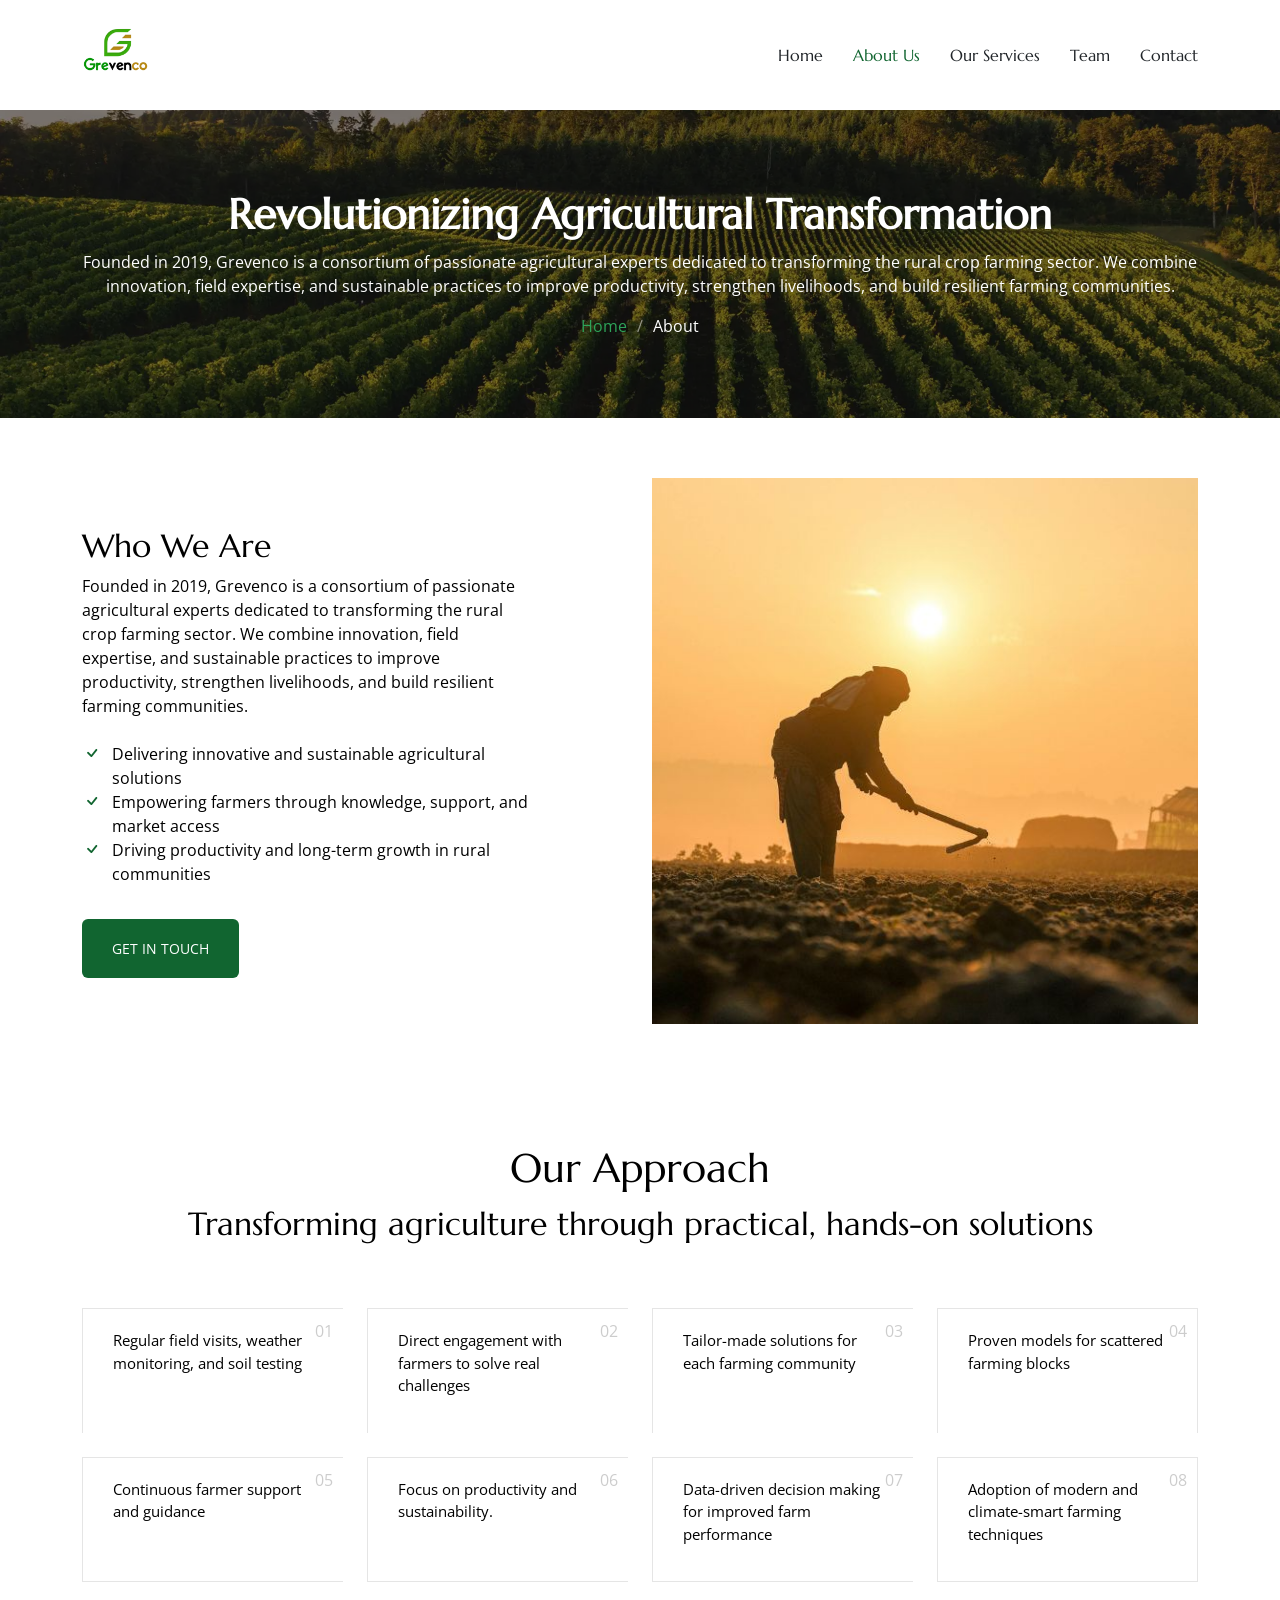
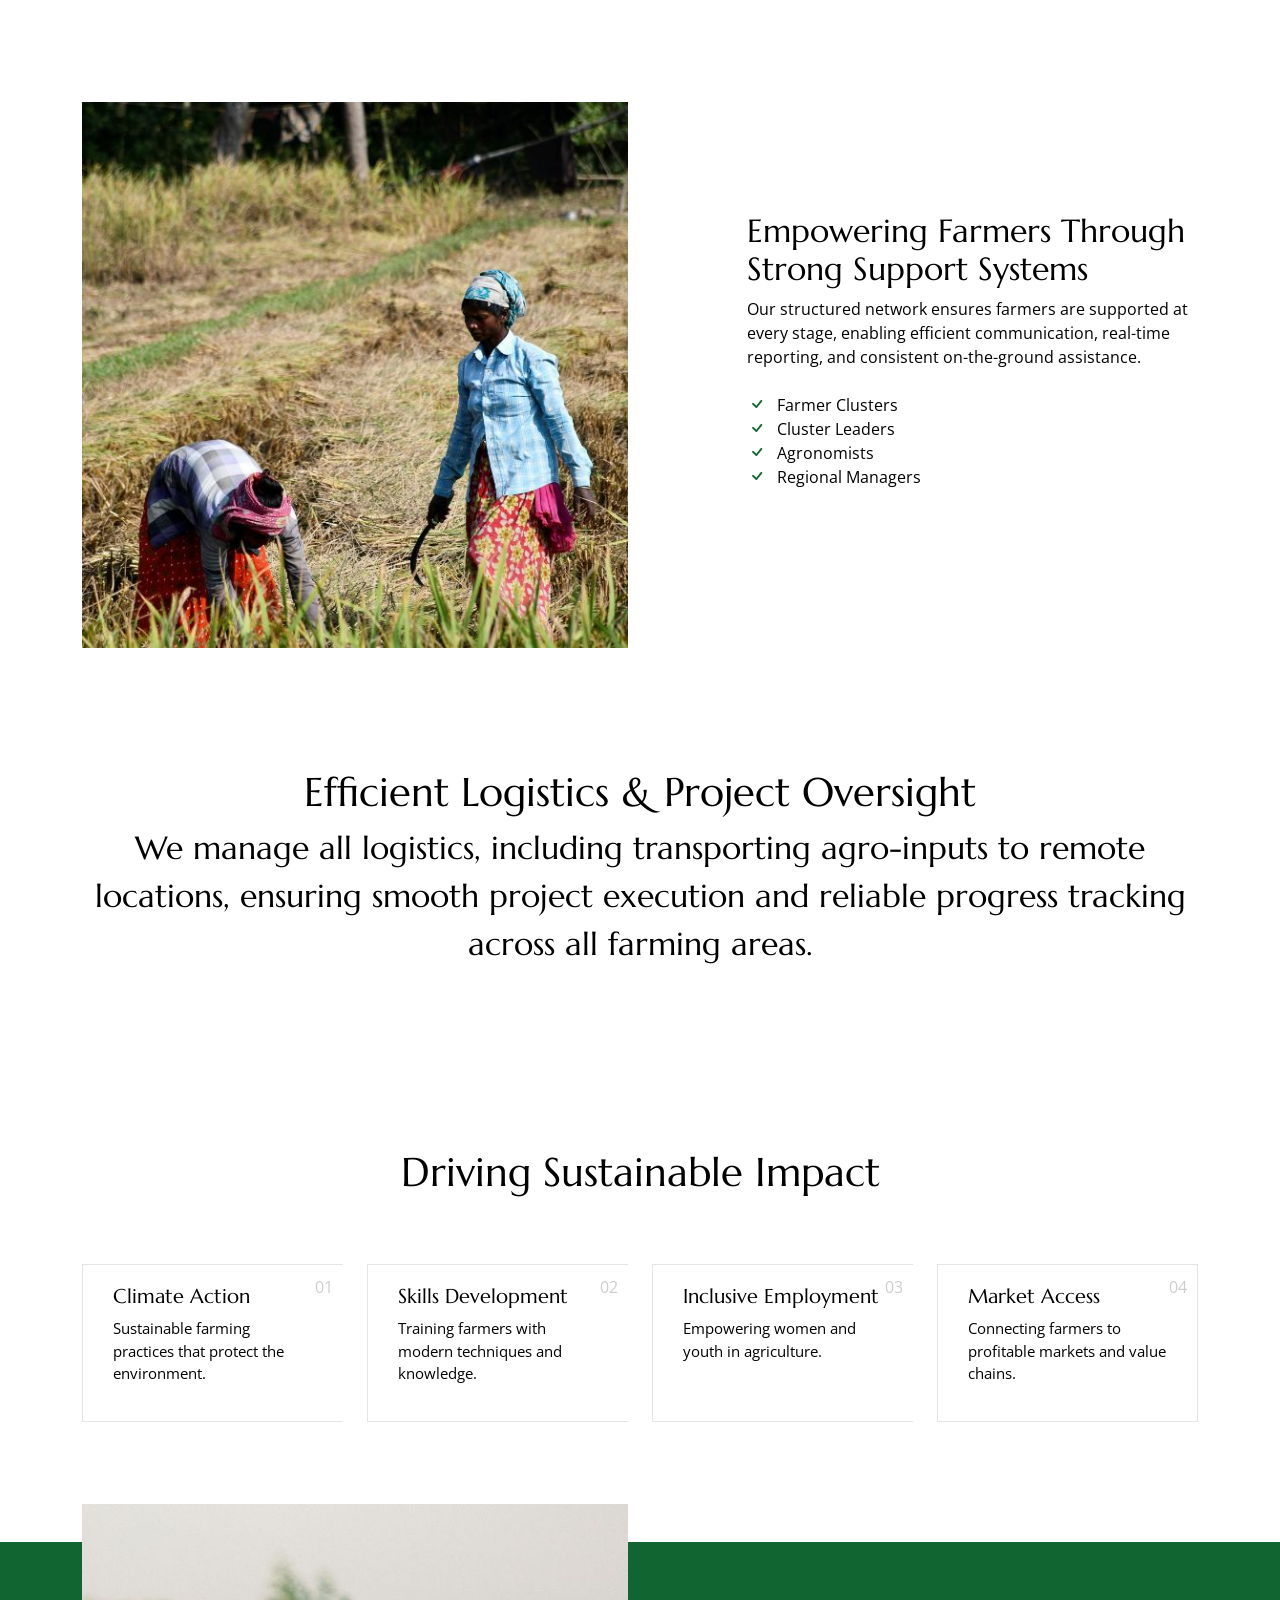
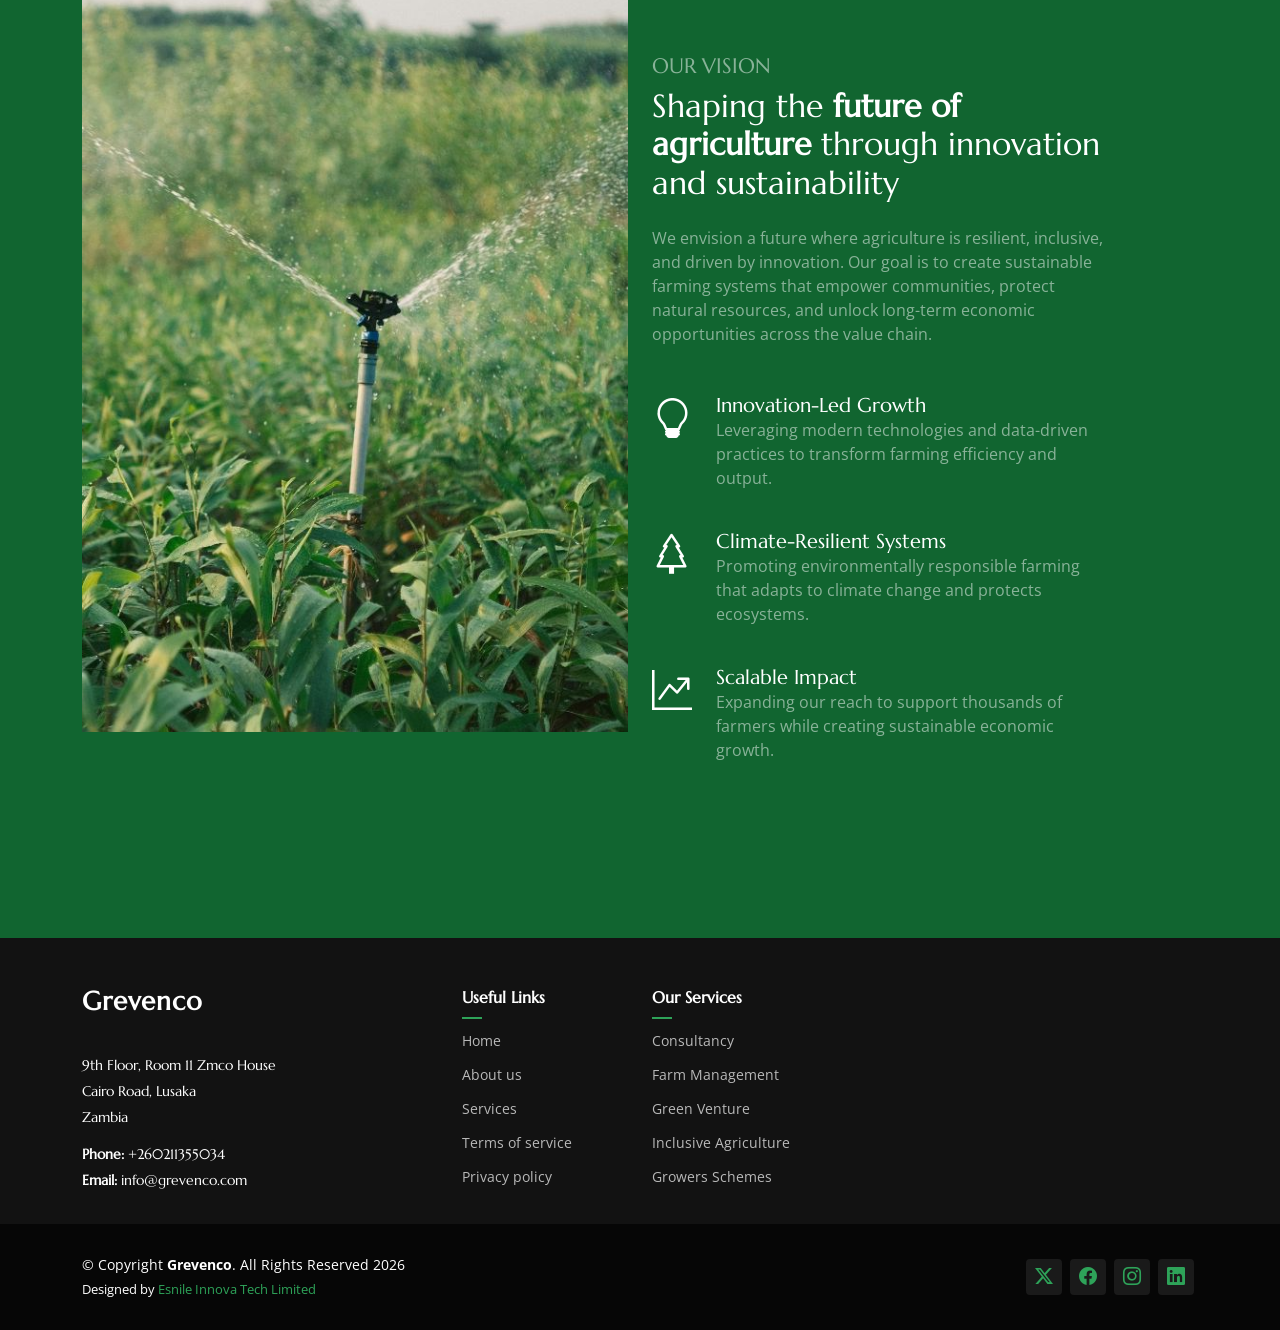
==== about.html @ 49be3727 "First Draft" ====
<!DOCTYPE html>
<html lang="en">

<head>
  <meta charset="utf-8">
  <meta content="width=device-width, initial-scale=1.0" name="viewport">
  <title>About Us | Grevenco</title>
  <meta name="description" content="">
  <meta name="keywords" content="">

  <!-- Favicons -->
  <link href="assets/img/favicon.ico" rel="icon">
  <link href="assets/img/apple-touch-icon.png" rel="apple-touch-icon">

  <!-- Fonts -->
  <link href="https://fonts.googleapis.com" rel="preconnect">
  <link href="https://fonts.gstatic.com" rel="preconnect" crossorigin>
  <link href="https://fonts.googleapis.com/css2?family=Open+Sans:ital,wght@0,300;0,400;0,500;0,600;0,700;0,800;1,300;1,400;1,500;1,600;1,700;1,800&family=Marcellus:wght@400&display=swap" rel="stylesheet">

  <!-- Vendor CSS Files -->
  <link href="assets/vendor/bootstrap/css/bootstrap.min.css" rel="stylesheet">
  <link href="assets/vendor/bootstrap-icons/bootstrap-icons.css" rel="stylesheet">
  <link href="assets/vendor/aos/aos.css" rel="stylesheet">
  <link href="assets/vendor/swiper/swiper-bundle.min.css" rel="stylesheet">
  <link href="assets/vendor/glightbox/css/glightbox.min.css" rel="stylesheet">

  <!-- Main CSS File -->
  <link href="assets/css/main.css" rel="stylesheet">


</head>

<body class="about-page">

  <header id="header" class="header d-flex align-items-center position-relative">
    <div class="container-fluid container-xl position-relative d-flex align-items-center justify-content-between">

      <a href="index.html" class="logo d-flex align-items-center">
        <!-- Uncomment the line below if you also wish to use an image logo -->
        <img src="assets/img/logo.png" alt="Grevenco">
        <!-- <h1 class="sitename">Grevenco</h1>  -->
      </a>

      <nav id="navmenu" class="navmenu">
        <ul>
          <li><a href="index.html">Home</a></li>
          <li><a href="about.html" class="active">About Us</a></li>
          <li><a href="services.html">Our Services</a></li>
          <li><a href="team.html">Team</a></li>
          <li><a href="contact.html">Contact</a></li>
        </ul>
        <i class="mobile-nav-toggle d-xl-none bi bi-list"></i>
      </nav>

    </div>
  </header>

  <main class="main">

    <!-- Page Title -->
    <div class="page-title dark-background" data-aos="fade" style="background-image: url(assets/img/page-title-bg.webp);">
      <div class="container position-relative">
        <h1>Revolutionizing Agricultural Transformation</h1>
        <p>Founded in 2019, Grevenco is a consortium of passionate agricultural experts dedicated to transforming the rural crop farming sector.
          We combine innovation, field expertise, and sustainable practices to improve productivity, strengthen livelihoods, and build resilient farming communities.</p>
        <nav class="breadcrumbs">
          <ol>
            <li><a href="index.html">Home</a></li>
            <li class="current">About</li>
          </ol>
        </nav>
      </div>
    </div><!-- End Page Title -->

    <!-- About 3 Section -->
    <section id="about-3" class="about-3 section">

      <div class="container">
        <div class="row gy-4 justify-content-between align-items-center">
          <div class="col-lg-6 order-lg-2 position-relative" data-aos="zoom-out">
            <img src="assets/img/img_sq_1.jpg" alt="Image" class="img-fluid">
            </a>
          </div>
          <div class="col-lg-5 order-lg-1" data-aos="fade-up" data-aos-delay="100">
            <h2>Who We Are</h2>
            <p class="mb-4">
              Founded in 2019, Grevenco is a consortium of passionate agricultural experts dedicated to transforming the rural crop farming sector.
          We combine innovation, field expertise, and sustainable practices to improve productivity, strengthen livelihoods, and build resilient farming communities.
            </p>
            <ul class="list-unstyled list-check">
              <li>Delivering innovative and sustainable agricultural solutions</li>
              <li>Empowering farmers through knowledge, support, and market access</li>
              <li>Driving productivity and long-term growth in rural communities</li>
            </ul>

            <p><a href="#" class="btn-cta">Get in touch</a></p>
          </div>
        </div>
      </div>
    </section><!-- /About 3 Section -->

<!-- Our Approach -->
 <section id="services" class="services section">

  <!-- Section Title -->
  <div class="container section-title" data-aos="fade-up">
    <h1>Our Approach</h1>
    <p>Transforming agriculture through practical, hands-on solutions</p>
  </div>

  <div class="content">
    <div class="container">
      <div class="row g-4">

        <!-- Service Item -->
        <div class="col-lg-3 col-md-6 d-flex">
          <div class="service-item w-100 h-100">
            <span class="number">01</span>
            <div class="service-item-content">
              <p>Regular field visits, weather monitoring, and soil testing</p>
            </div>
          </div>
        </div>

        <div class="col-lg-3 col-md-6 d-flex">
          <div class="service-item w-100 h-100">
            <span class="number">02</span>
            <div class="service-item-content">
              <p>Direct engagement with farmers to solve real challenges</p>
            </div>
          </div>
        </div>

        <div class="col-lg-3 col-md-6 d-flex">
          <div class="service-item w-100 h-100">
            <span class="number">03</span>
            <div class="service-item-content">
              <p>Tailor-made solutions for each farming community</p>
            </div>
          </div>
        </div>

        <div class="col-lg-3 col-md-6 d-flex">
          <div class="service-item w-100 h-100">
            <span class="number">04</span>
            <div class="service-item-content">
              <p>Proven models for scattered farming blocks</p>
            </div>
          </div>
        </div>

        <div class="col-lg-3 col-md-6 d-flex">
          <div class="service-item w-100 h-100">
            <span class="number">05</span>
            <div class="service-item-content">
              <p>Continuous farmer support and guidance</p>
            </div>
          </div>
        </div>

        <div class="col-lg-3 col-md-6 d-flex">
          <div class="service-item w-100 h-100">
            <span class="number">06</span>
            <div class="service-item-content">
              <p>Focus on productivity and sustainability.</p>
            </div>
          </div>
        </div>

        <div class="col-lg-3 col-md-6 d-flex">
          <div class="service-item w-100 h-100">
            <span class="number">07</span>
            <div class="service-item-content">
              <p>Data-driven decision making for improved farm performance</p>
            </div>
          </div>
        </div>

        <div class="col-lg-3 col-md-6 d-flex">
          <div class="service-item w-100 h-100">
            <span class="number">08</span>
            <div class="service-item-content">
              <p>Adoption of modern and climate-smart farming techniques</p>
            </div>
          </div>
        </div>

      </div>
    </div>
  </div>
</section>

<!-- Support Network -->
     <!-- About 3 Section -->
    <section id="about-3" class="about-3 section">

      <div class="container">
        <div class="row gy-4 justify-content-between align-items-center">
          <div class="col-lg-6 position-relative" data-aos="zoom-out">
            <img src="assets/img/img_sq_2.jpg" alt="Image" class="img-fluid">
            </a>
          </div>
          <div class="col-lg-5 order-lg-1" data-aos="fade-up" data-aos-delay="100">
            <h2>Empowering Farmers Through Strong Support Systems</h2>
            <p class="mb-4">
          Our structured network ensures farmers are supported at every stage, enabling efficient communication, real-time reporting, and consistent on-the-ground assistance.
            </p>
            <ul class="list-unstyled list-check">
              <li>Farmer Clusters</li>
              <li>Cluster Leaders</li>
              <li>Agronomists</li>
              <li>Regional Managers</li>
            </ul>

          </div>
        </div>
      </div>
    </section><!-- /About 3 Section -->

<!-- Logistics -->
    <section id="services" class="services section">

  <!-- Section Title -->
  <div class="container section-title" data-aos="fade-up">
    <h1>Efficient Logistics & Project Oversight</h1>
    <p>We manage all logistics, including transporting agro-inputs to remote locations, ensuring smooth project execution and reliable progress tracking across all farming areas.</p>
  </div>

      </div>
    </div>
  </div>
</section>


  <section id="services" class="services section">

    <!-- Objectives -->
  <!-- Section Title -->
  <div class="container section-title" data-aos="fade-up">
    <h1>Driving Sustainable Impact</h1>
  </div>

  <div class="content">
    <div class="container">
      <div class="row g-4">

        <!-- Service Item -->
        <div class="col-lg-3 col-md-6 d-flex">
          <div class="service-item w-100 h-100">
            <span class="number">01</span>
            <div class="service-item-content">
              <h3 class="service-heading">Climate Action</h3>
              <p>Sustainable farming practices that protect the environment.</p>
            </div>
          </div>
        </div>

        <div class="col-lg-3 col-md-6 d-flex">
          <div class="service-item w-100 h-100">
            <span class="number">02</span>
            <div class="service-item-content">
              <h3 class="service-heading">Skills Development</h3>
              <p>Training farmers with modern techniques and knowledge.</p>
            </div>
          </div>
        </div>

        <div class="col-lg-3 col-md-6 d-flex">
          <div class="service-item w-100 h-100">
            <span class="number">03</span>
            <div class="service-item-content">
              <h3 class="service-heading">Inclusive Employment</h3>
              <p>Empowering women and youth in agriculture.</p>
            </div>
          </div>
        </div>

        <div class="col-lg-3 col-md-6 d-flex">
          <div class="service-item w-100 h-100">
            <span class="number">04</span>
            <div class="service-item-content">
              <h3 class="service-heading">Market Access</h3>
              <p>Connecting farmers to profitable markets and value chains.</p>
            </div>
          </div>
        </div>

      </div>
    </div>
  </div>
</section>



<!-- Vision Section -->
<section id="vision" class="about section">

  <div class="content">
    <div class="container">
      <div class="row">
        <div class="col-lg-6 mb-4 mb-lg-0">
          <img src="assets/img/img_long_6.jpg" alt="Future Agriculture" class="img-fluid img-overlap" data-aos="zoom-out">
        </div>

        <div class="col-lg-5 ml-auto" data-aos="fade-up" data-aos-delay="100">
          <h3 class="content-subtitle text-white opacity-50">Our Vision</h3>

          <h2 class="content-title mb-4">
            Shaping the <strong>future of agriculture</strong> through innovation and sustainability
          </h2>

          <p class="opacity-50">
            We envision a future where agriculture is resilient, inclusive, and driven by innovation.
            Our goal is to create sustainable farming systems that empower communities, protect natural resources,
            and unlock long-term economic opportunities across the value chain.
          </p>

          <div class="row my-5">

            <div class="col-lg-12 d-flex align-items-start mb-4">
              <i class="bi bi-lightbulb me-4 display-6"></i>
              <div>
                <h4 class="m-0 h5 text-white">Innovation-Led Growth</h4>
                <p class="text-white opacity-50">
                  Leveraging modern technologies and data-driven practices to transform farming efficiency and output.
                </p>
              </div>
            </div>

            <div class="col-lg-12 d-flex align-items-start mb-4">
              <i class="bi bi-tree me-4 display-6"></i>
              <div>
                <h4 class="m-0 h5 text-white">Climate-Resilient Systems</h4>
                <p class="text-white opacity-50">
                  Promoting environmentally responsible farming that adapts to climate change and protects ecosystems.
                </p>
              </div>
            </div>

            <div class="col-lg-12 d-flex align-items-start">
              <i class="bi bi-graph-up-arrow me-4 display-6"></i>
              <div>
                <h4 class="m-0 h5 text-white">Scalable Impact</h4>
                <p class="text-white opacity-50">
                  Expanding our reach to support thousands of farmers while creating sustainable economic growth.
                </p>
              </div>
            </div>

          </div>
        </div>
      </div>
    </div>
  </div>

</section><!-- /Vision Section -->

  </main>

 <footer id="footer" class="footer dark-background">

    <div class="footer-top">
      <div class="container">
        <div class="row gy-4">
          <div class="col-lg-4 col-md-6 footer-about">
            <a href="index.html" class="logo d-flex align-items-center">
              <span class="sitename">Grevenco</span>
            </a>
            <div class="footer-contact pt-3">
              <p>9th Floor, Room 11 Zmco House</p>
              <p>Cairo Road, Lusaka</p>
              <p>Zambia</p>
              <p class="mt-3"><strong>Phone:</strong> <span>+260211355034</span></p>
              <p><strong>Email:</strong> <span>info@grevenco.com</span></p>
            </div>
          </div>

          <div class="col-lg-2 col-md-3 footer-links">
            <h4>Useful Links</h4>
            <ul>
              <li><a href="#">Home</a></li>
              <li><a href="#">About us</a></li>
              <li><a href="#">Services</a></li>
              <li><a href="#">Terms of service</a></li>
              <li><a href="#">Privacy policy</a></li>
            </ul>
          </div>

          <div class="col-lg-2 col-md-3 footer-links">
            <h4>Our Services</h4>
            <ul>
              <li><a href="#">Consultancy</a></li>
              <li><a href="#">Farm Management</a></li>
              <li><a href="#">Green Venture</a></li>
              <li><a href="#">Inclusive Agriculture</a></li>
              <li><a href="#">Growers Schemes</a></li>
            </ul>
          </div>

          

        </div>
      </div>
    </div>

    <div class="copyright text-center">
      <div class="container d-flex flex-column flex-lg-row justify-content-center justify-content-lg-between align-items-center">

        <div class="d-flex flex-column align-items-center align-items-lg-start">
          <div>
            © Copyright <strong><span>Grevenco</span></strong>. 
            All Rights Reserved <span id="year"></span>
          </div>
          <div class="credits">

            Designed by <a href="">Esnile Innova Tech Limited</a> 
          </div>
        </div>

        <div class="social-links order-first order-lg-last mb-3 mb-lg-0">
          <a href=""><i class="bi bi-twitter-x"></i></a>
          <a href=""><i class="bi bi-facebook"></i></a>
          <a href=""><i class="bi bi-instagram"></i></a>
          <a href=""><i class="bi bi-linkedin"></i></a>
        </div>

      </div>
    </div>

  </footer>

  <!-- Scroll Top -->
  <a href="#" id="scroll-top" class="scroll-top d-flex align-items-center justify-content-center"><i class="bi bi-arrow-up-short"></i></a>

  <!-- Preloader -->
  <div id="preloader"></div>

  <!-- Vendor JS Files -->
  <script src="assets/vendor/bootstrap/js/bootstrap.bundle.min.js"></script>
  <script src="assets/vendor/php-email-form/validate.js"></script>
  <script src="assets/vendor/aos/aos.js"></script>
  <script src="assets/vendor/swiper/swiper-bundle.min.js"></script>
  <script src="assets/vendor/glightbox/js/glightbox.min.js"></script>
  <script>
    document.getElementById("year").textContent = new Date().getFullYear();
  </script>
  <!-- Main JS File -->
  <script src="assets/js/main.js"></script>

</body>

</html>
---- assets/css/main.css ----
/**
* Template Name: AgriCulture
* Template URL: https://bootstrapmade.com/agriculture-bootstrap-website-template/
* Updated: Aug 07 2024 with Bootstrap v5.3.3
* Author: BootstrapMade.com
* License: https://bootstrapmade.com/license/
*/

/*--------------------------------------------------------------
# Font & Color Variables
# Help: https://bootstrapmade.com/color-system/
--------------------------------------------------------------*/
/* Fonts */
:root {
  --default-font: "Open Sans",  system-ui, -apple-system, "Segoe UI", Roboto, "Helvetica Neue", Arial, "Noto Sans", "Liberation Sans", sans-serif, "Apple Color Emoji", "Segoe UI Emoji", "Segoe UI Symbol", "Noto Color Emoji";
  --heading-font: "Marcellus",  sans-serif;
  --nav-font: "Marcellus",  sans-serif;
}

/* Global Colors - The following color variables are used throughout the website. Updating them here will change the color scheme of the entire website */
:root { 
  --background-color: #ffffff; /* Background color for the entire website, including individual sections */
  --default-color: #000000; /* Default color used for the majority of the text content across the entire website */
  --heading-color: #000000; /* Color for headings, subheadings and title throughout the website */
  --accent-color: #116530; /* Accent color that represents your brand on the website. It's used for buttons, links, and other elements that need to stand out */
  --surface-color: #ffffff; /* The surface color is used as a background of boxed elements within sections, such as cards, icon boxes, or other elements that require a visual separation from the global background. */
  --contrast-color: #ffffff; /* Contrast color for text, ensuring readability against backgrounds of accent, heading, or default colors. */
}

/* Nav Menu Colors - The following color variables are used specifically for the navigation menu. They are separate from the global colors to allow for more customization options */
:root {
  --nav-color: #212529;  /* The default color of the main navmenu links */
  --nav-hover-color: #116530; /* Applied to main navmenu links when they are hovered over or active */
  --nav-mobile-background-color: #ffffff; /* Used as the background color for mobile navigation menu */
  --nav-dropdown-background-color: #ffffff; /* Used as the background color for dropdown items that appear when hovering over primary navigation items */
  --nav-dropdown-color: #212529; /* Used for navigation links of the dropdown items in the navigation menu. */
  --nav-dropdown-hover-color: #116530; /* Similar to --nav-hover-color, this color is applied to dropdown navigation links when they are hovered over. */
}

/* Color Presets - These classes override global colors when applied to any section or element, providing reuse of the sam color scheme. */

.light-background {
  --background-color: #f9f9f9;
  --surface-color: #ffffff;
}

.dark-background {
  --background-color: #060606;
  --default-color: #ffffff;
  --heading-color: #ffffff;
  --accent-color: #2ea359;
  --surface-color: #252525;
  --contrast-color: #ffffff;
}

/* Smooth scroll */
:root {
  scroll-behavior: smooth;
}

/*--------------------------------------------------------------
# General Styling & Shared Classes
--------------------------------------------------------------*/
body {
  color: var(--default-color);
  background-color: var(--background-color);
  font-family: var(--default-font);
}

a {
  color: var(--accent-color);
  text-decoration: none;
  transition: 0.3s;
}

a:hover {
  color: color-mix(in srgb, var(--accent-color), transparent 25%);
  text-decoration: none;
}

h1,
h2,
h3,
h4,
h5,
h6 {
  color: var(--heading-color);
  font-family: var(--heading-font);
}

/* PHP Email Form Messages
------------------------------*/
.php-email-form .error-message {
  display: none;
  background: #df1529;
  color: #ffffff;
  text-align: left;
  padding: 15px;
  margin-bottom: 24px;
  font-weight: 600;
}

.php-email-form .sent-message {
  display: none;
  color: #ffffff;
  background: #059652;
  text-align: center;
  padding: 15px;
  margin-bottom: 24px;
  font-weight: 600;
}

.php-email-form .loading {
  display: none;
  background: var(--surface-color);
  text-align: center;
  padding: 15px;
  margin-bottom: 24px;
}

.php-email-form .loading:before {
  content: "";
  display: inline-block;
  border-radius: 50%;
  width: 24px;
  height: 24px;
  margin: 0 10px -6px 0;
  border: 3px solid var(--accent-color);
  border-top-color: var(--surface-color);
  animation: php-email-form-loading 1s linear infinite;
}

@keyframes php-email-form-loading {
  0% {
    transform: rotate(0deg);
  }

  100% {
    transform: rotate(360deg);
  }
}

/* Pulsating Play Button
------------------------------*/
.pulsating-play-btn {
  width: 94px;
  height: 94px;
  background: radial-gradient(var(--accent-color) 50%, color-mix(in srgb, var(--accent-color), transparent 75%) 52%);
  border-radius: 50%;
  display: block;
  position: relative;
  overflow: hidden;
}

.pulsating-play-btn:before {
  content: "";
  position: absolute;
  width: 120px;
  height: 120px;
  animation-delay: 0s;
  animation: pulsate-play-btn 2s;
  animation-direction: forwards;
  animation-iteration-count: infinite;
  animation-timing-function: steps;
  opacity: 1;
  border-radius: 50%;
  border: 5px solid color-mix(in srgb, var(--accent-color), transparent 30%);
  top: -15%;
  left: -15%;
  background: rgba(198, 16, 0, 0);
}

.pulsating-play-btn:after {
  content: "";
  position: absolute;
  left: 50%;
  top: 50%;
  transform: translateX(-40%) translateY(-50%);
  width: 0;
  height: 0;
  border-top: 10px solid transparent;
  border-bottom: 10px solid transparent;
  border-left: 15px solid #fff;
  z-index: 100;
  transition: all 400ms cubic-bezier(0.55, 0.055, 0.675, 0.19);
}

.pulsating-play-btn:hover:before {
  content: "";
  position: absolute;
  left: 50%;
  top: 50%;
  transform: translateX(-40%) translateY(-50%);
  width: 0;
  height: 0;
  border: none;
  border-top: 10px solid transparent;
  border-bottom: 10px solid transparent;
  border-left: 15px solid #fff;
  z-index: 200;
  animation: none;
  border-radius: 0;
}

.pulsating-play-btn:hover:after {
  border-left: 15px solid var(--accent-color);
  transform: scale(20);
}

@keyframes pulsate-play-btn {
  0% {
    transform: scale(0.6, 0.6);
    opacity: 1;
  }

  100% {
    transform: scale(1, 1);
    opacity: 0;
  }
}

/*--------------------------------------------------------------
# Global Header
--------------------------------------------------------------*/
.header {
  color: var(--default-color);
  background-color: var(--background-color);
  padding: 20px 0;
  transition: all 0.5s;
  z-index: 997;
}

.header .logo {
  display: flex;
  align-items: center;
}

.header .logo img {
  max-height: 70px;
  width: auto;
}

.header .logo h1 {
  font-size: 30px;
  margin: 0;
  font-weight: 700;
  color: var(--heading-color);
}

.scrolled .header {
  box-shadow: 0px 0 18px color-mix(in srgb, var(--default-color), transparent 85%);
}

/*--------------------------------------------------------------
# Navigation Menu
--------------------------------------------------------------*/
/* Navmenu - Desktop */
@media (min-width: 1200px) {
  .navmenu {
    padding: 0;
  }

  .navmenu ul {
    margin: 0;
    padding: 0;
    display: flex;
    list-style: none;
    align-items: center;
  }

  .navmenu li {
    position: relative;
  }

  .navmenu a,
  .navmenu a:focus {
    color: var(--nav-color);
    padding: 18px 15px;
    font-size: 16px;
    font-family: var(--nav-font);
    font-weight: 400;
    display: flex;
    align-items: center;
    justify-content: space-between;
    white-space: nowrap;
    transition: 0.3s;
  }

  .navmenu a i,
  .navmenu a:focus i {
    font-size: 12px;
    line-height: 0;
    margin-left: 5px;
    transition: 0.3s;
  }

  .navmenu li:last-child a {
    padding-right: 0;
  }

  .navmenu li:hover>a,
  .navmenu .active,
  .navmenu .active:focus {
    color: var(--nav-hover-color);
  }

  .navmenu .dropdown ul {
    margin: 0;
    padding: 10px 0;
    background: var(--nav-dropdown-background-color);
    display: block;
    position: absolute;
    visibility: hidden;
    left: 14px;
    top: 130%;
    opacity: 0;
    transition: 0.3s;
    border-radius: 4px;
    z-index: 99;
    box-shadow: 0px 0px 30px color-mix(in srgb, var(--default-color), transparent 85%);
  }

  .navmenu .dropdown ul li {
    min-width: 200px;
  }

  .navmenu .dropdown ul a {
    padding: 10px 20px;
    font-size: 15px;
    text-transform: none;
    color: var(--nav-dropdown-color);
  }

  .navmenu .dropdown ul a i {
    font-size: 12px;
  }

  .navmenu .dropdown ul a:hover,
  .navmenu .dropdown ul .active:hover,
  .navmenu .dropdown ul li:hover>a {
    color: var(--nav-dropdown-hover-color);
  }

  .navmenu .dropdown:hover>ul {
    opacity: 1;
    top: 100%;
    visibility: visible;
  }

  .navmenu .dropdown .dropdown ul {
    top: 0;
    left: -90%;
    visibility: hidden;
  }

  .navmenu .dropdown .dropdown:hover>ul {
    opacity: 1;
    top: 0;
    left: -100%;
    visibility: visible;
  }
}

/* Navmenu - Mobile */
@media (max-width: 1199px) {
  .mobile-nav-toggle {
    color: var(--nav-color);
    font-size: 28px;
    line-height: 0;
    margin-right: 10px;
    cursor: pointer;
    transition: color 0.3s;
  }

  .navmenu {
    padding: 0;
    z-index: 9997;
  }

  .navmenu ul {
    display: none;
    list-style: none;
    position: absolute;
    inset: 60px 20px 20px 20px;
    padding: 10px 0;
    margin: 0;
    border-radius: 6px;
    background-color: var(--nav-mobile-background-color);
    overflow-y: auto;
    transition: 0.3s;
    z-index: 9998;
    box-shadow: 0px 0px 30px color-mix(in srgb, var(--default-color), transparent 90%);
  }

  .navmenu a,
  .navmenu a:focus {
    color: var(--nav-dropdown-color);
    padding: 10px 20px;
    font-family: var(--nav-font);
    font-size: 17px;
    font-weight: 500;
    display: flex;
    align-items: center;
    justify-content: space-between;
    white-space: nowrap;
    transition: 0.3s;
  }

  .navmenu a i,
  .navmenu a:focus i {
    font-size: 12px;
    line-height: 0;
    margin-left: 5px;
    width: 30px;
    height: 30px;
    display: flex;
    align-items: center;
    justify-content: center;
    border-radius: 50%;
    transition: 0.3s;
    background-color: color-mix(in srgb, var(--accent-color), transparent 90%);
  }

  .navmenu a i:hover,
  .navmenu a:focus i:hover {
    background-color: var(--accent-color);
    color: var(--contrast-color);
  }

  .navmenu a:hover,
  .navmenu .active,
  .navmenu .active:focus {
    color: var(--nav-dropdown-hover-color);
  }

  .navmenu .active i,
  .navmenu .active:focus i {
    background-color: var(--accent-color);
    color: var(--contrast-color);
    transform: rotate(180deg);
  }

  .navmenu .dropdown ul {
    position: static;
    display: none;
    z-index: 99;
    padding: 10px 0;
    margin: 10px 20px;
    background-color: var(--nav-dropdown-background-color);
    border: 1px solid color-mix(in srgb, var(--default-color), transparent 90%);
    box-shadow: none;
    transition: all 0.5s ease-in-out;
  }

  .navmenu .dropdown ul ul {
    background-color: rgba(33, 37, 41, 0.1);
  }

  .navmenu .dropdown>.dropdown-active {
    display: block;
    background-color: rgba(33, 37, 41, 0.03);
  }

  .mobile-nav-active {
    overflow: hidden;
  }

  .mobile-nav-active .mobile-nav-toggle {
    color: #fff;
    position: absolute;
    font-size: 32px;
    top: 15px;
    right: 15px;
    margin-right: 0;
    z-index: 9999;
  }

  .mobile-nav-active .navmenu {
    position: fixed;
    overflow: hidden;
    inset: 0;
    background: rgba(33, 37, 41, 0.8);
    transition: 0.3s;
  }

  .mobile-nav-active .navmenu>ul {
    display: block;
  }
}

/*--------------------------------------------------------------
# Global Footer
--------------------------------------------------------------*/
.footer {
  color: var(--default-color);
  background-color: var(--background-color);
  font-size: 14px;
  position: relative;
}

.footer .footer-top {
  background-color: color-mix(in srgb, var(--background-color), white 5%);
  padding-top: 50px;
}

.footer .footer-about .logo {
  line-height: 1;
  margin-bottom: 25px;
}

.footer .footer-about .logo img {
  max-height: 40px;
  margin-right: 6px;
}

.footer .footer-about .logo span {
  color: var(--heading-color);
  font-family: var(--heading-font);
  font-size: 26px;
  font-weight: 700;
  letter-spacing: 1px;
}

.footer .footer-about p {
  font-size: 14px;
  font-family: var(--heading-font);
}

.footer h4 {
  font-size: 16px;
  font-weight: 600;
  position: relative;
  padding-bottom: 12px;
  margin-bottom: 15px;
}

.footer h4::after {
  content: "";
  position: absolute;
  display: block;
  width: 20px;
  height: 2px;
  background: var(--accent-color);
  bottom: 0;
  left: 0;
}

.footer .footer-links {
  margin-bottom: 30px;
}

.footer .footer-links ul {
  list-style: none;
  padding: 0;
  margin: 0;
}

.footer .footer-links ul i {
  padding-right: 2px;
  font-size: 12px;
  line-height: 0;
}

.footer .footer-links ul li {
  padding: 10px 0;
  display: flex;
  align-items: center;
}

.footer .footer-links ul li:first-child {
  padding-top: 0;
}

.footer .footer-links ul a {
  color: color-mix(in srgb, var(--default-color), transparent 30%);
  display: inline-block;
  line-height: 1;
}

.footer .footer-links ul a:hover {
  color: var(--accent-color);
}

.footer .footer-contact p {
  margin-bottom: 5px;
}

.footer .copyright {
  padding: 30px 0;
}

.footer .copyright p {
  margin-bottom: 0;
}

.footer .credits {
  margin-top: 5px;
  font-size: 13px;
}

.footer .social-links a {
  font-size: 18px;
  display: inline-block;
  background: color-mix(in srgb, var(--default-color), transparent 92%);
  color: var(--accent-color);
  line-height: 1;
  padding: 8px 0;
  margin-right: 4px;
  border-radius: 4px;
  text-align: center;
  width: 36px;
  height: 36px;
  transition: 0.3s;
}

.footer .social-links a:hover {
  color: var(--contrast-color);
  background: var(--accent-color);
  text-decoration: none;
}

/*--------------------------------------------------------------
# Preloader
--------------------------------------------------------------*/
#preloader {
  position: fixed;
  inset: 0;
  z-index: 999999;
  overflow: hidden;
  background: var(--background-color);
  transition: all 0.6s ease-out;
}

#preloader:before {
  content: "";
  position: fixed;
  top: calc(50% - 30px);
  left: calc(50% - 30px);
  border: 6px solid #ffffff;
  border-color: var(--accent-color) transparent var(--accent-color) transparent;
  border-radius: 50%;
  width: 60px;
  height: 60px;
  animation: animate-preloader 1.5s linear infinite;
}

@keyframes animate-preloader {
  0% {
    transform: rotate(0deg);
  }

  100% {
    transform: rotate(360deg);
  }
}

/*--------------------------------------------------------------
# Scroll Top Button
--------------------------------------------------------------*/
.scroll-top {
  position: fixed;
  visibility: hidden;
  opacity: 0;
  right: 15px;
  bottom: 15px;
  z-index: 99999;
  background-color: var(--accent-color);
  width: 40px;
  height: 40px;
  border-radius: 4px;
  transition: all 0.4s;
}

.scroll-top i {
  font-size: 24px;
  color: var(--contrast-color);
  line-height: 0;
}

.scroll-top:hover {
  background-color: color-mix(in srgb, var(--accent-color), transparent 20%);
  color: var(--contrast-color);
}

.scroll-top.active {
  visibility: visible;
  opacity: 1;
}

/*--------------------------------------------------------------
# Disable aos animation delay on mobile devices
--------------------------------------------------------------*/
@media screen and (max-width: 768px) {
  [data-aos-delay] {
    transition-delay: 0 !important;
  }
}

/*--------------------------------------------------------------
# Global Page Titles & Breadcrumbs
--------------------------------------------------------------*/
.page-title {
  color: var(--default-color);
  background-color: var(--background-color);
  background-size: cover;
  background-position: center;
  background-repeat: no-repeat;
  padding: 80px 0;
  text-align: center;
  position: relative;
}

.page-title:before {
  content: "";
  background-color: color-mix(in srgb, var(--background-color), transparent 50%);
  position: absolute;
  inset: 0;
}

.page-title h1 {
  font-size: 42px;
  font-weight: 700;
  margin-bottom: 10px;
}

.page-title .breadcrumbs ol {
  display: flex;
  flex-wrap: wrap;
  list-style: none;
  justify-content: center;
  padding: 0;
  margin: 0;
  font-size: 16px;
  font-weight: 400;
}

.page-title .breadcrumbs ol li+li {
  padding-left: 10px;
}

.page-title .breadcrumbs ol li+li::before {
  content: "/";
  display: inline-block;
  padding-right: 10px;
  color: color-mix(in srgb, var(--default-color), transparent 50%);
}

/*--------------------------------------------------------------
# Global Sections
--------------------------------------------------------------*/
section,
.section {
  color: var(--default-color);
  background-color: var(--background-color);
  padding: 60px 0;
  scroll-margin-top: 100px;
  overflow: clip;
}

#vision {
  padding-bottom: 0;
}

@media (max-width: 1199px) {

  section,
  .section {
    scroll-margin-top: 66px;
  }
}

/*--------------------------------------------------------------
# Global Section Titles
--------------------------------------------------------------*/
.section-title {
  text-align: center;
  padding-bottom: 60px;
  position: relative;
}

.section-title h2 {
  font-size: 28px;
  font-weight: 500;
  margin-bottom: 15px;
}

.section-title p {
  margin-bottom: 0;
  font-family: var(--heading-font);
  font-size: 32px;
}

/*--------------------------------------------------------------
# Hero Section
--------------------------------------------------------------*/
.hero {
  padding: 0;
}

.hero .carousel {
  width: 100%;
  min-height: calc(100vh - 100px);
  padding: 0;
  margin: 0;
  background-color: var(--background-color);
  position: relative;
}

.hero img {
  position: absolute;
  inset: 0;
  display: block;
  width: 100%;
  height: 100%;
  object-fit: cover;
  z-index: 1;
}

.hero .carousel-item {
  position: absolute;
  inset: 0;
  background-size: cover;
  background-position: center;
  background-repeat: no-repeat;
  overflow: hidden;
}

.hero .carousel-item:before {
  content: "";
  background: color-mix(in srgb, var(--background-color), transparent 60%);
  position: absolute;
  inset: 0;
  z-index: 2;
}

.hero .carousel-container {
  position: absolute;
  inset: 90px 64px 64px 64px;
  display: flex;
  justify-content: center;
  align-items: center;
  flex-direction: column;
  z-index: 3;
}

.hero h2 {
  margin-bottom: 30px;
  font-size: 48px;
  font-weight: 700;
  animation: fadeInDown 1s both;
}

@media (max-width: 768px) {
  .hero h2 {
    font-size: 30px;
  }
}

.hero p {
  animation: fadeInDown 1s both 0.2s;
}

@media (min-width: 1024px) {

  .hero h2,
  .hero p {
    max-width: 60%;
  }
}

.hero .btn-get-started {
  color: var(--contrast-color);
  background: var(--accent-color);
  font-family: var(--heading-font);
  font-weight: 500;
  font-size: 15px;
  letter-spacing: 1px;
  display: inline-block;
  padding: 8px 32px;
  border-radius: 50px;
  transition: 0.5s;
  margin: 10px;
  animation: fadeInUp 1s both 0.4s;
}

.hero .btn-get-started:hover {
  background: color-mix(in srgb, var(--accent-color), transparent 20%);
}

.hero .carousel-control-prev,
.hero .carousel-control-next {
  width: 10%;
  transition: 0.3s;
  opacity: 0.5;
}

.hero .carousel-control-prev:focus,
.hero .carousel-control-next:focus {
  opacity: 0.5;
}

.hero .carousel-control-prev:hover,
.hero .carousel-control-next:hover {
  opacity: 0.9;
}

@media (min-width: 1024px) {

  .hero .carousel-control-prev,
  .hero .carousel-control-next {
    width: 5%;
  }
}

.hero .carousel-control-next-icon,
.hero .carousel-control-prev-icon {
  background: none;
  font-size: 32px;
  line-height: 1;
}

.hero .carousel-indicators {
  list-style: none;
}

.hero .carousel-indicators li {
  cursor: pointer;
}

@keyframes fadeInUp {
  from {
    opacity: 0;
    transform: translate3d(0, 100%, 0);
  }

  to {
    opacity: 1;
    transform: translate3d(0, 0, 0);
  }
}

@keyframes fadeInDown {
  from {
    opacity: 0;
    transform: translate3d(0, -100%, 0);
  }

  to {
    opacity: 1;
    transform: translate3d(0, 0, 0);
  }
}

/*--------------------------------------------------------------
# Services Section
--------------------------------------------------------------*/
.services .section-title h2 {
  color: var(--accent-color);
  font-size: 20px;
}

.services .content .service-item {
  background-color: var(--surface-color);
  padding: 20px 30px;
  border-top: 1px solid color-mix(in srgb, var(--default-color), transparent 90%);
  border-left: 1px solid color-mix(in srgb, var(--default-color), transparent 90%);
  position: relative;
}

.services .content .service-item .number {
  position: absolute;
  right: 10px;
  top: 10px;
  font-weight: 400;
  color: color-mix(in srgb, var(--default-color), transparent 80%);
}

.services .content .service-item .service-item-icon {
  position: relative;
  margin-bottom: 20px;
  color: var(--accent-color);
}

.services .content .service-item .service-item-icon img {
  width: 50px;
}

.services .content .service-item .service-item-icon:before {
  position: absolute;
  content: "";
  transform: rotate(45deg);
  z-index: -1;
  left: -20px;
  border-top: 40px solid transparent;
  border-bottom: 40px solid transparent;
  border-right: 40px solid var(--accent-color);
  display: none;
}

.services .content .service-item .service-item-icon>span {
  color: var(--default-color);
  font-size: 4rem;
}

.services .content .service-item .service-item-content .service-heading {
  font-size: 20px;
  color: var(--default-color);
  font-weight: 400;
}

.services .content .service-item .service-item-content p {
  font-size: 15px;
}

/* SERVICE CARD FIX (original lines kept, no rounded edges) */
.services-1 .content-1 .service-item-1 {
  text-align: center;
  padding: 30px 20px;
  min-height: 320px;
  border-left: 1px solid rgba(0,0,0,0.1);
  border-top: 1px solid rgba(0,0,0,0.1);
  border-bottom: 1px solid rgba(0,0,0,0.1);
  border-right: 1px solid rgba(0,0,0,0.1);
  background: #fff;
  transition: all 0.3s ease;
  position: relative;
}

/* NUMBER POSITION */
.services-1 .content-1 .service-item-1 .number-1 {
  position: absolute;
  right: 15px;
  top: 15px;
  font-size: 14px;
  color: rgba(0,0,0,0.3);
}

/* ICON BOX (CENTERED + BIGGER, no rounded edges) */
.services-1 .content-1 .service-item-1 .service-item-icon-1 {
  width: 120px;
  height: 120px;
  margin: 0 auto 20px auto;
  display: flex;
  align-items: center;
  justify-content: center;
  overflow: hidden;
}

/* IMAGE FITS PERFECTLY */
.services-1 .content-1 .service-item-1 .service-item-icon-1 img {
  width: 100%;
  height: 100%;
  object-fit: cover;
}

/* TEXT STYLING */
.services-1 .content-1 .service-item-1 .service-heading-1 {
  font-size: 20px;
  margin-bottom: 10px;
}

.services-1 .content-1 .service-item-1 p {
  font-size: 15px;
  line-height: 1.6;
  color: #555;
}

.value-chain {
  text-align: center;
}

.chain-box {
  background: #eaf4ea;
  padding: 15px 20px;
  border-radius: 25px;
  display: inline-block;
  font-weight: 500;
  transition: all 0.3s ease;
}

.chain-box:hover {
  background: #198754;
  color: #fff;
  transform: translateY(-5px);
  box-shadow: 0 10px 20px rgba(0,0,0,0.1);
}

.arrow-icon {
  font-size: 22px;        /* balanced size */
  color: #198754;         /* your green theme */
  margin: 0 8px;
  vertical-align: middle; /* aligns nicely with boxes */
}


.arrow {
  font-size: 24px;
  margin: 0 10px;
  color: #198754;
}

.vertical-arrow {
  font-size: 24px;
  color: #198754;
  display: block;
  margin: 10px 0;
}




@media (min-width: 769px) {
  .services .content [class^=col-]:nth-child(4n+4) .service-item {
    border-right: 1px solid color-mix(in srgb, var(--default-color), transparent 90%);
  }

  .services .content [class^=col-]:nth-last-child(-n+4) .service-item {
    border-bottom: 1px solid color-mix(in srgb, var(--default-color), transparent 90%);
  }
}

@media (max-width: 768px) {
  .services .content [class^=col-]:nth-child(2n+2) .service-item {
    border-right: 1px solid color-mix(in srgb, var(--default-color), transparent 90%);
  }

  .services .content [class^=col-]:last-child .service-item,
  .services .content [class^=col-]:nth-last-child(2) .service-item {
    border-bottom: 1px solid color-mix(in srgb, var(--default-color), transparent 90%);
  }
}

@media (max-width: 576px) {
  .services .content [class^=col-] .service-item {
    border: 1px solid color-mix(in srgb, var(--default-color), transparent 90%);
    margin-bottom: 10px;
  }
}

/*--------------------------------------------------------------
# About Section
--------------------------------------------------------------*/
.about .section-title {
  margin-bottom: 60px;
}

.about .content {
  background: var(--accent-color);
  color: var(--contrast-color);
  padding: 7rem 0;
}

.about .content .img-overlap {
  margin-top: -150px;
}

.about p {
  color: var(--contrast-color);
}

.about .content-title {
  color: var(--contrast-color);
  font-weight: 300;
  text-align: left;
}

.about .content-title strong {
  font-weight: 700;
}

.about .content-subtitle {
  font-weight: 300;
  color: var(--contrast-color);
  text-transform: uppercase;
  font-size: 1.3rem;
}

/*--------------------------------------------------------------
# Services 2 Section
--------------------------------------------------------------*/
.services-2 {
  overflow: visible;
  margin-bottom: 200px;
}

.services-2 .section-title {
  text-align: left;
}

.services-2 .section-title h2 {
  color: color-mix(in srgb, var(--contrast-color), transparent 50%);
  text-transform: uppercase;
  font-size: 20px;
}

.services-2 .section-title p {
  color: var(--contrast-color);
}

.services-2 .services-carousel-wrap {
  position: relative;
  margin-bottom: -200px;
}

.services-2 .swiper-wrapper {
  height: auto;
}

.services-2 .service-item {
  position: relative;
  overflow: hidden;
}

.services-2 .service-item:before {
  content: "";
  background-color: color-mix(in srgb, var(--background-color), transparent 50%);
  top: 0;
  left: 0;
  right: 0;
  bottom: 0;
  position: absolute;
  opacity: 0;
  visibility: hidden;
  z-index: 1;
  transition: 0.3s all ease;
}

.services-2 .service-item img {
  transition: 0.5s all ease;
  transform: scale(1);
}

.services-2 .service-item .service-item-contents {
  z-index: 9;
  position: absolute;
  bottom: 20px;
  left: 20px;
  right: 20px;
  transition: 0.3s all ease;
  transform: translateY(100%);
  opacity: 0;
  visibility: hidden;
}

.services-2 .service-item .service-item-contents .service-item-category {
  color: var(--accent-color);
  text-transform: uppercase;
}

.services-2 .service-item .service-item-contents .service-item-title {
  color: var(--contrast-color);
  margin-bottom: 0;
}

.services-2 .service-item:hover:before {
  opacity: 1;
  visibility: visible;
}

.services-2 .service-item:hover .service-item-contents {
  transform: translateY(0%);
  opacity: 1;
  visibility: visible;
}

.services-2 .service-item:hover img {
  transform: scale(1.2);
}

.services-2 .navigation-prev,
.services-2 .navigation-next {
  position: absolute;
  top: 50%;
  transform: translateY(-50%);
  z-index: 9;
  width: 46px;
  height: 46px;
  background: var(--contrast-color);
  background-color: none;
  border: none;
  transition: 0.3s all ease;
}

.services-2 .navigation-prev i,
.services-2 .navigation-next i {
  font-size: 2rem;
}

.services-2 .navigation-prev:hover,
.services-2 .navigation-next:hover {
  background-color: var(--accent-color);
  color: var(--contrast-color);
}

.services-2 .navigation-prev {
  left: 10px;
}

.services-2 .navigation-next {
  right: 10px;
}

.services-2 .swiper {
  padding-bottom: 50px;
}

.services-2 .swiper-pagination {
  bottom: 0px;
}

.services-2 .swiper-pagination .swiper-pagination-bullet {
  border-radius: 0;
  width: 20px;
  height: 4px;
  background-color: color-mix(in srgb, var(--background-color), transparent 80%) !important;
  opacity: 1;
}

.services-2 .swiper-pagination .swiper-pagination-bullet-active {
  background-color: var(--accent-color) !important;
}

/*--------------------------------------------------------------
# Testimonials Section
--------------------------------------------------------------*/
.testimonials .testimonial img {
  width: 100px;
  height: 100px;
  border-radius: 50%;
  margin-bottom: 20px;
}

.testimonials .testimonial blockquote p {
  font-size: 20px;
  color: var(--default-color);
  font-weight: 500;
}

.testimonials .testimonial .client-name {
  text-transform: uppercase;
  font-size: 1.2rem;
  color: var(--accent-color);
}

/*--------------------------------------------------------------
# Recent Posts Section
--------------------------------------------------------------*/
.recent-posts .post-item {
  background: var(--surface-color);
  box-shadow: 0px 2px 20px rgba(0, 0, 0, 0.1);
  transition: 0.3s;
}

.recent-posts .post-item .post-img img {
  transition: 0.5s;
}

.recent-posts .post-item .post-date {
  position: absolute;
  right: 0;
  bottom: 0;
  background-color: var(--accent-color);
  color: var(--contrast-color);
  text-transform: uppercase;
  font-size: 13px;
  padding: 6px 12px;
  font-weight: 500;
}

.recent-posts .post-item .post-content {
  padding: 30px;
}

.recent-posts .post-item .post-title {
  color: var(--heading-color);
  font-size: 20px;
  font-weight: 700;
  transition: 0.3s;
  margin-bottom: 15px;
}

.recent-posts .post-item .meta i {
  font-size: 16px;
  color: var(--accent-color);
}

.recent-posts .post-item .meta span {
  font-size: 15px;
  color: color-mix(in srgb, var(--default-color), transparent 50%);
}

.recent-posts .post-item hr {
  color: color-mix(in srgb, var(--default-color), transparent 80%);
  margin: 20px 0;
}

.recent-posts .post-item .readmore {
  display: flex;
  align-items: center;
  font-weight: 600;
  line-height: 1;
  transition: 0.3s;
  color: color-mix(in srgb, var(--default-color), transparent 40%);
}

.recent-posts .post-item .readmore i {
  line-height: 0;
  margin-left: 6px;
  font-size: 16px;
}

.recent-posts .post-item:hover .post-title,
.recent-posts .post-item:hover .readmore {
  color: var(--accent-color);
}

.recent-posts .post-item:hover .post-img img {
  transform: scale(1.1);
}

/*--------------------------------------------------------------
# Call To Action Section
--------------------------------------------------------------*/
.call-to-action .content {
  padding: 20px 0;
}

.call-to-action .content h3 {
  font-weight: 300;
  text-transform: uppercase;
}

.call-to-action .content .form-subscribe .form-control {
  border: 2px solid var(--accent-color);
  background: var(--surface-color);
  border-radius: 0;
}

.call-to-action .content .form-subscribe input[type=email] {
  height: 63px !important;
  color: var(--default-color);
}

.call-to-action .content .form-subscribe input[type=email]:focus {
  box-shadow: none;
}

.call-to-action .content .form-subscribe input[type=email]::placeholder {
  color: color-mix(in srgb, var(--contrast-color), transparent 50%);
}

.call-to-action .content .loading,
.call-to-action .content .error-message,
.call-to-action .content .sent-message {
  margin-top: 15px;
}

.call-to-action .content .btn {
  color: var(--contrast-color);
  background-color: var(--accent-color);
  border: 1px solid var(--accent-color);
  border-radius: 0;
}

.call-to-action .content .btn:hover,
.call-to-action .content .btn:active,
.call-to-action .content .btn:focus {
  box-shadow: none;
  outline: none;
  background-color: var(--contrast-color);
  border: 1px solid var(--contrrast-color);
}

/*--------------------------------------------------------------
# About 3 Section
--------------------------------------------------------------*/
.about-3 .content-title {
  color: var(--accent-color);
  margin-bottom: 30px;
}

.about-3 .btn-cta {
  text-transform: uppercase;
  font-size: 14px;
  padding-top: 20px;
  padding-bottom: 20px;
  padding-left: 30px;
  padding-right: 30px;
  background-color: var(--accent-color);
  color: var(--contrast-color);
  border-radius: 6px;
}

.about-3 .list-check {
  margin-bottom: 50px;
}

.about-3 .list-check li {
  display: block;
  padding-left: 30px;
  position: relative;
}

.about-3 .list-check li:before {
  content: "\f26e";
  display: inline-block;
  font-family: "bootstrap-icons" !important;
  font-style: normal;
  font-weight: normal !important;
  font-variant: normal;
  text-transform: none;
  line-height: 1;
  vertical-align: -0.125em;
  -webkit-font-smoothing: antialiased;
  position: absolute;
  top: 0.1rem;
  font-size: 20px;
  left: 0;
  color: var(--accent-color);
}

.about-3 .pulsating-play-btn {
  position: absolute;
  left: calc(50% - 47px);
  top: calc(50% - 47px);
}

/*--------------------------------------------------------------
# Team Section
--------------------------------------------------------------*/
.team .person {
  position: relative;
}

.team .person figure {
  margin-bottom: 0;
  padding-bottom: 0;
  position: relative;
  overflow: hidden;
  margin-bottom: 30px;
}

.team .person img {
  transition: 0.3s all ease;
}

.team .person .person-contents {
  text-align: center;
}

.team .person .person-contents h3 {
  color: var(--heading-color);
  font-size: 24px;
}

.team .person .person-contents .position {
  color: var(--accent-color);
}

.team .person:hover img {
  transform: scale(1.05);
}

.team .person .social {
  position: absolute;
  bottom: 10px;
  left: 10px;
  z-index: 2;
}

.team .person .social a {
  display: block;
  margin-bottom: 10px;
  width: 40px;
  height: 40px;
  background: var(--contrast-color);
  position: relative;
}

.team .person .social a>span {
  position: absolute;
  top: 50%;
  left: 50%;
  transform: translate(-50%, -50%);
}

.team .person .social a:hover {
  background: var(--accent-color);
  color: var(--contrast-color);
}

/*--------------------------------------------------------------
# Blog Posts 2 Section
--------------------------------------------------------------*/
.blog-posts-2 article {
  background-color: var(--surface-color);
  box-shadow: 0px 2px 20px rgba(0, 0, 0, 0.1);
  transition: 0.3s;
  border-radius: 8px;
  overflow: hidden;
}

.blog-posts-2 .post-img img {
  transition: 0.5s;
}

.blog-posts-2 .post-content {
  padding: 30px;
}

.blog-posts-2 .post-title {
  font-size: 20px;
  line-height: 24px;
  color: var(--heading-color);
  font-weight: 600;
  transition: 0.3s;
  margin-bottom: 20px;
}

.blog-posts-2 .meta {
  position: relative;
  margin-top: -20px;
  padding: 0 30px;
}

.blog-posts-2 .meta i {
  font-size: 16px;
  color: var(--accent-color);
}

.blog-posts-2 .meta span {
  font-size: 15px;
  color: color-mix(in srgb, var(--default-color), transparent 40%);
}

.blog-posts-2 .meta .post-date {
  background-color: var(--accent-color);
  color: var(--contrast-color);
  font-size: 13px;
  padding: 6px 12px;
  text-align: center;
  margin-right: 15px;
  border-radius: 4px;
}

.blog-posts-2 .meta .post-date span {
  display: block;
  color: var(--contrast-color);
  font-weight: 700;
  font-size: 20px;
}

.blog-posts-2 .readmore {
  display: flex;
  align-items: center;
  font-weight: 400;
  line-height: 1;
  transition: 0.3s;
  color: color-mix(in srgb, var(--heading-color), transparent 20%);
}

.blog-posts-2 .readmore i {
  line-height: 0;
  margin-left: 6px;
  font-size: 16px;
}

.blog-posts-2 article:hover .post-title,
.blog-posts-2 article:hover .readmore {
  color: var(--accent-color);
}

.blog-posts-2 article:hover .post-img img {
  transform: scale(1.1);
}

/*--------------------------------------------------------------
# Blog Pagination Section
--------------------------------------------------------------*/
.blog-pagination {
  padding-top: 0;
  color: color-mix(in srgb, var(--default-color), transparent 40%);
}

.blog-pagination ul {
  display: flex;
  padding: 0;
  margin: 0;
  list-style: none;
}

.blog-pagination li {
  margin: 0 5px;
  transition: 0.3s;
}

.blog-pagination li a {
  color: color-mix(in srgb, var(--default-color), transparent 40%);
  padding: 7px 16px;
  display: flex;
  align-items: center;
  justify-content: center;
}

.blog-pagination li a.active,
.blog-pagination li a:hover {
  background: var(--accent-color);
  color: var(--contrast-color);
}

.blog-pagination li a.active a,
.blog-pagination li a:hover a {
  color: var(--contrast-color);
}

/*--------------------------------------------------------------
# Blog Details Section
--------------------------------------------------------------*/
.blog-details {
  padding-bottom: 30px;
}

.blog-details .article {
  background-color: var(--surface-color);
  padding: 30px;
  box-shadow: 0 4px 16px rgba(0, 0, 0, 0.1);
}

.blog-details .post-img {
  margin: -30px -30px 20px -30px;
  overflow: hidden;
}

.blog-details .title {
  color: var(--heading-color);
  font-size: 28px;
  font-weight: 700;
  padding: 0;
  margin: 30px 0;
}

.blog-details .content {
  margin-top: 20px;
}

.blog-details .content h3 {
  font-size: 22px;
  margin-top: 30px;
  font-weight: bold;
}

.blog-details .content blockquote {
  overflow: hidden;
  background-color: color-mix(in srgb, var(--default-color), transparent 95%);
  padding: 60px;
  position: relative;
  text-align: center;
  margin: 20px 0;
}

.blog-details .content blockquote p {
  color: var(--default-color);
  line-height: 1.6;
  margin-bottom: 0;
  font-style: italic;
  font-weight: 500;
  font-size: 22px;
}

.blog-details .content blockquote:after {
  content: "";
  position: absolute;
  left: 0;
  top: 0;
  bottom: 0;
  width: 3px;
  background-color: var(--accent-color);
  margin-top: 20px;
  margin-bottom: 20px;
}

.blog-details .meta-top {
  margin-top: 20px;
  color: color-mix(in srgb, var(--default-color), transparent 40%);
}

.blog-details .meta-top ul {
  display: flex;
  flex-wrap: wrap;
  list-style: none;
  align-items: center;
  padding: 0;
  margin: 0;
}

.blog-details .meta-top ul li+li {
  padding-left: 20px;
}

.blog-details .meta-top i {
  font-size: 16px;
  margin-right: 8px;
  line-height: 0;
  color: color-mix(in srgb, var(--default-color), transparent 40%);
}

.blog-details .meta-top a {
  color: color-mix(in srgb, var(--default-color), transparent 40%);
  font-size: 14px;
  display: inline-block;
  line-height: 1;
}

.blog-details .meta-bottom {
  padding-top: 10px;
  border-top: 1px solid color-mix(in srgb, var(--default-color), transparent 90%);
}

.blog-details .meta-bottom i {
  color: color-mix(in srgb, var(--default-color), transparent 40%);
  display: inline;
}

.blog-details .meta-bottom a {
  color: color-mix(in srgb, var(--default-color), transparent 40%);
  transition: 0.3s;
}

.blog-details .meta-bottom a:hover {
  color: var(--accent-color);
}

.blog-details .meta-bottom .cats {
  list-style: none;
  display: inline;
  padding: 0 20px 0 0;
  font-size: 14px;
}

.blog-details .meta-bottom .cats li {
  display: inline-block;
}

.blog-details .meta-bottom .tags {
  list-style: none;
  display: inline;
  padding: 0;
  font-size: 14px;
}

.blog-details .meta-bottom .tags li {
  display: inline-block;
}

.blog-details .meta-bottom .tags li+li::before {
  padding-right: 6px;
  color: var(--default-color);
  content: ",";
}

.blog-details .meta-bottom .share {
  font-size: 16px;
}

.blog-details .meta-bottom .share i {
  padding-left: 5px;
}

/*--------------------------------------------------------------
# Blog Comments Section
--------------------------------------------------------------*/
.blog-comments {
  padding: 10px 0;
}

.blog-comments .comments-count {
  font-weight: bold;
}

.blog-comments .comment {
  margin-top: 30px;
  position: relative;
}

.blog-comments .comment .comment-img {
  margin-right: 14px;
}

.blog-comments .comment .comment-img img {
  width: 60px;
}

.blog-comments .comment h5 {
  font-size: 16px;
  margin-bottom: 2px;
}

.blog-comments .comment h5 a {
  font-weight: bold;
  color: var(--default-color);
  transition: 0.3s;
}

.blog-comments .comment h5 a:hover {
  color: var(--accent-color);
}

.blog-comments .comment h5 .reply {
  padding-left: 10px;
  color: color-mix(in srgb, var(--default-color), transparent 20%);
}

.blog-comments .comment h5 .reply i {
  font-size: 20px;
}

.blog-comments .comment time {
  display: block;
  font-size: 14px;
  color: color-mix(in srgb, var(--default-color), transparent 40%);
  margin-bottom: 5px;
}

.blog-comments .comment.comment-reply {
  padding-left: 40px;
}

/*--------------------------------------------------------------
# Comment Form Section
--------------------------------------------------------------*/
.comment-form {
  padding-top: 10px;
}

.comment-form form {
  background-color: var(--surface-color);
  margin-top: 30px;
  padding: 30px;
  box-shadow: 0 4px 16px rgba(0, 0, 0, 0.1);
}

.comment-form form h4 {
  font-weight: bold;
  font-size: 22px;
}

.comment-form form p {
  font-size: 14px;
}

.comment-form form input {
  background-color: var(--surface-color);
  color: var(--default-color);
  border: 1px solid color-mix(in srgb, var(--default-color), transparent 70%);
  font-size: 14px;
  border-radius: 4px;
  padding: 10px 10px;
}

.comment-form form input:focus {
  color: var(--default-color);
  background-color: var(--surface-color);
  box-shadow: none;
  border-color: var(--accent-color);
}

.comment-form form input::placeholder {
  color: color-mix(in srgb, var(--default-color), transparent 50%);
}

.comment-form form textarea {
  background-color: var(--surface-color);
  color: var(--default-color);
  border: 1px solid color-mix(in srgb, var(--default-color), transparent 70%);
  border-radius: 4px;
  padding: 10px 10px;
  font-size: 14px;
  height: 120px;
}

.comment-form form textarea:focus {
  color: var(--default-color);
  box-shadow: none;
  border-color: var(--accent-color);
  background-color: var(--surface-color);
}

.comment-form form textarea::placeholder {
  color: color-mix(in srgb, var(--default-color), transparent 50%);
}

.comment-form form .form-group {
  margin-bottom: 25px;
}

.comment-form form .btn-primary {
  border-radius: 4px;
  padding: 10px 20px;
  border: 0;
  background-color: var(--accent-color);
  color: var(--contrast-color);
}

.comment-form form .btn-primary:hover {
  color: var(--contrast-color);
  background-color: color-mix(in srgb, var(--accent-color), transparent 20%);
}

/*--------------------------------------------------------------
# Contact Section
--------------------------------------------------------------*/
.contact {
  padding-top: 10px;
}

.contact .info {
  background-color: var(--surface-color);
  padding: 40px;
  box-shadow: 0px 2px 15px rgba(0, 0, 0, 0.1);
  overflow: hidden;
}

.contact .info h3 {
  font-weight: 600;
  font-size: 24px;
}

.contact .info p {
  color: color-mix(in srgb, var(--default-color), transparent 40%);
  margin-bottom: 30px;
  font-size: 15px;
}

.contact .info-item+.info-item {
  padding-top: 20px;
  margin-top: 20px;
  border-top: 1px solid color-mix(in srgb, var(--default-color), transparent 90%);
}

.contact .info-item i {
  font-size: 24px;
  color: var(--accent-color);
  transition: all 0.3s ease-in-out;
  margin-right: 20px;
}

.contact .info-item h4 {
  padding: 0;
  font-size: 18px;
  line-height: 24px;
  font-weight: 600;
  margin-bottom: 5px;
}

.contact .info-item p {
  padding: 0;
  margin-bottom: 0;
  font-size: 14px;
  color: color-mix(in srgb, var(--default-color), transparent 40%);
}





.contact .php-email-form {
  width: 100%;
}

.contact .php-email-form .form-group {
  padding-bottom: 8px;
}

.contact .php-email-form input[type=text],
.contact .php-email-form input[type=email],
.contact .php-email-form textarea {
  color: var(--default-color);
  background-color: var(--surface-color);
  border-radius: 0px;
  box-shadow: none;
  font-size: 14px;
  border-color: color-mix(in srgb, var(--default-color), transparent 80%);
}

.contact .php-email-form input[type=text]:focus,
.contact .php-email-form input[type=email]:focus,
.contact .php-email-form textarea:focus {
  border-color: var(--accent-color);
}

.contact .php-email-form input[type=text]::placeholder,
.contact .php-email-form input[type=email]::placeholder,
.contact .php-email-form textarea::placeholder {
  color: color-mix(in srgb, var(--default-color), transparent 70%);
}

.contact .php-email-form input[type=text],
.contact .php-email-form input[type=email] {
  height: 48px;
  padding: 10px 15px;
}

.contact .php-email-form textarea {
  padding: 10px 12px;
  height: 290px;
}

.contact .php-email-form button[type=submit] {
  background: var(--accent-color);
  color: var(--contrast-color);
  border: 0;
  padding: 13px 50px;
  transition: 0.4s;
  border-radius: 4px;
}

.contact .php-email-form button[type=submit]:hover {
  background: color-mix(in srgb, var(--accent-color) 90%, black 15%);
}

/*--------------------------------------------------------------
# Widgets
--------------------------------------------------------------*/
.widgets-container {
  margin: 60px 0 30px 0;
}

.widget-title {
  color: var(--heading-color);
  font-size: 20px;
  font-weight: 600;
  padding: 0 0 10px 0;
  margin: 0 0 20px 0;
  position: relative;
}

.widget-title:before {
  content: "";
  position: absolute;
  display: block;
  height: 2px;
  background: color-mix(in srgb, var(--default-color), transparent 90%);
  left: 0;
  right: 0;
  bottom: 1px;
}

.widget-title:after {
  content: "";
  position: absolute;
  display: block;
  width: 40px;
  height: 2px;
  background: var(--accent-color);
  left: 0;
  bottom: 1px;
}

.widget-item {
  margin-bottom: 40px;
}

.widget-item:last-child {
  margin-bottom: 0;
}

.recent-posts-widget .post-item {
  display: flex;
  margin-bottom: 15px;
}

.recent-posts-widget .post-item:last-child {
  margin-bottom: 0;
}

.recent-posts-widget .post-item img {
  width: 80px;
  margin-right: 15px;
}

.recent-posts-widget .post-item h4 {
  font-size: 15px;
  font-weight: bold;
  margin-bottom: 5px;
}

.recent-posts-widget .post-item h4 a {
  color: var(--default-color);
  transition: 0.3s;
}

.recent-posts-widget .post-item h4 a:hover {
  color: var(--accent-color);
}

.recent-posts-widget .post-item time {
  display: block;
  font-style: italic;
  font-size: 14px;
  color: color-mix(in srgb, var(--default-color), transparent 50%);
}

.categories-widget ul {
  list-style: none;
  padding: 0;
  margin: 0;
}

.categories-widget ul li {
  padding-bottom: 10px;
}

.categories-widget ul li:last-child {
  padding-bottom: 0;
}

.categories-widget ul a {
  color: color-mix(in srgb, var(--default-color), transparent 20%);
  transition: 0.3s;
}

.categories-widget ul a:hover {
  color: var(--accent-color);
}

.categories-widget ul a span {
  padding-left: 5px;
  color: color-mix(in srgb, var(--default-color), transparent 50%);
  font-size: 14px;
}

.blog-author-widget img {
  max-width: 120px;
  margin-right: 20px;
}

.blog-author-widget h4 {
  font-weight: 600;
  font-size: 24px;
  margin-bottom: 0px;
  padding: 0;
  color: color-mix(in srgb, var(--default-color), transparent 20%);
}

.blog-author-widget .social-links {
  margin: 5px 0;
}

.blog-author-widget .social-links a {
  color: color-mix(in srgb, var(--default-color), transparent 60%);
  margin-right: 5px;
  font-size: 18px;
}

.blog-author-widget .social-links a:hover {
  color: var(--accent-color);
}

.blog-author-widget p {
  font-style: italic;
  color: color-mix(in srgb, var(--default-color), transparent 30%);
  margin: 10px 0 0 0;
}

.search-widget form {
  background: var(--background-color);
  border: 1px solid color-mix(in srgb, var(--default-color), transparent 70%);
  padding: 3px 10px;
  position: relative;
  transition: 0.3s;
}

.search-widget form input[type=text] {
  border: 0;
  padding: 4px;
  border-radius: 4px;
  width: calc(100% - 40px);
  background-color: var(--background-color);
  color: var(--default-color);
}

.search-widget form input[type=text]:focus {
  outline: none;
}

.search-widget form button {
  background: var(--accent-color);
  color: var(--contrast-color);
  position: absolute;
  top: 0;
  right: 0;
  bottom: 0;
  border: 0;
  font-size: 16px;
  padding: 0 15px;
  margin: -1px;
  transition: 0.3s;
  border-radius: 0 4px 4px 0;
  line-height: 0;
}

.search-widget form button i {
  line-height: 0;
}

.search-widget form button:hover {
  background: color-mix(in srgb, var(--accent-color), transparent 20%);
}

.search-widget form:is(:focus-within) {
  border-color: var(--accent-color);
}

.recent-posts-widget-2 .post-item {
  display: flex;
  flex-direction: column;
  margin-bottom: 20px;
}

.recent-posts-widget-2 .post-item:last-child {
  margin-bottom: 0;
}

.recent-posts-widget-2 .post-item h4 {
  font-size: 16px;
  font-weight: 600;
  margin-bottom: 5px;
}

.recent-posts-widget-2 .post-item h4 a {
  color: var(--default-color);
  transition: 0.3s;
}

.recent-posts-widget-2 .post-item h4 a:hover {
  color: var(--accent-color);
}

.recent-posts-widget-2 .post-item time {
  display: block;
  font-style: italic;
  font-size: 14px;
  color: color-mix(in srgb, var(--default-color), transparent 50%);
}

.tags-widget ul {
  list-style: none;
  padding: 0;
  margin: 0;
}

.tags-widget ul li {
  display: inline-block;
}

.tags-widget ul a {
  color: color-mix(in srgb, var(--default-color), transparent 30%);
  font-size: 14px;
  padding: 6px 14px;
  margin: 0 6px 8px 0;
  border: 1px solid color-mix(in srgb, var(--default-color), transparent 60%);
  display: inline-block;
  transition: 0.3s;
}

.tags-widget ul a:hover {
  background: var(--accent-color);
  color: var(--contrast-color);
  border: 1px solid var(--accent-color);
}

.tags-widget ul a span {
  padding-left: 5px;
  color: color-mix(in srgb, var(--default-color), transparent 60%);
  font-size: 14px;
}
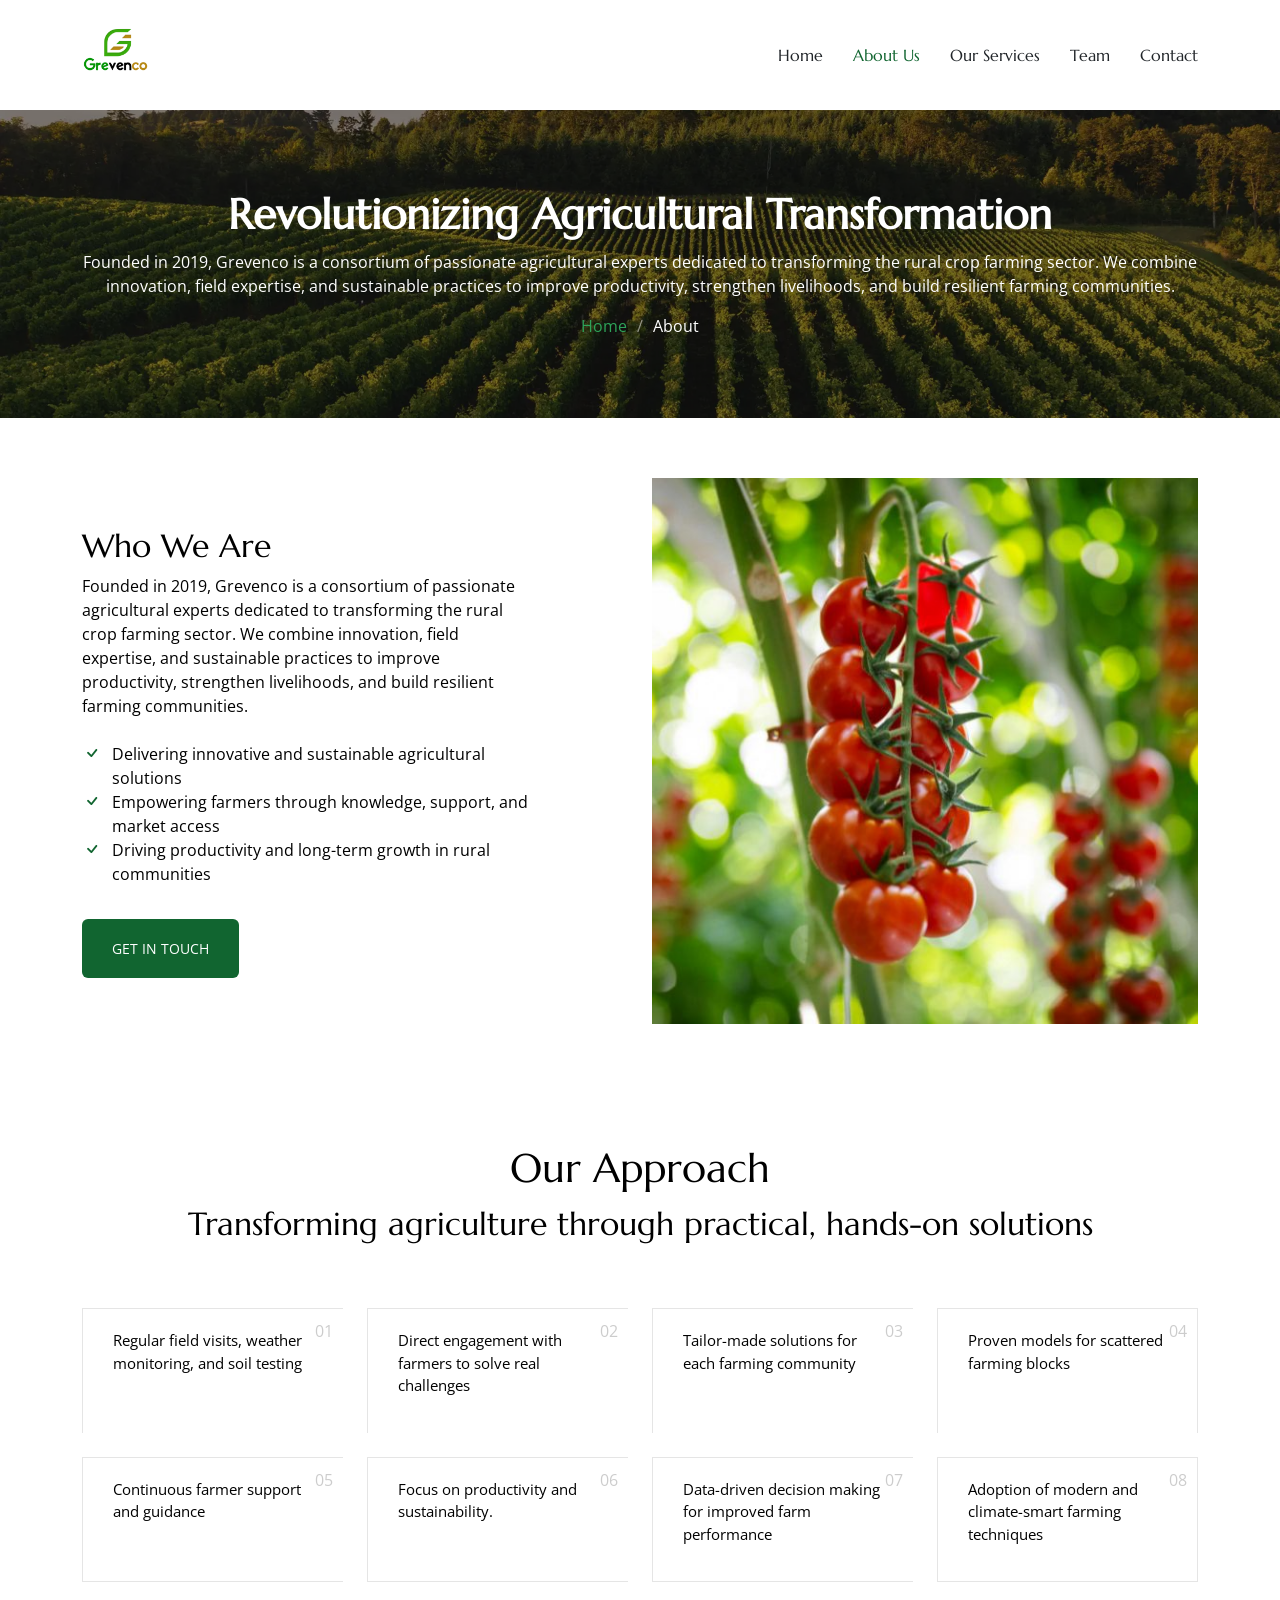
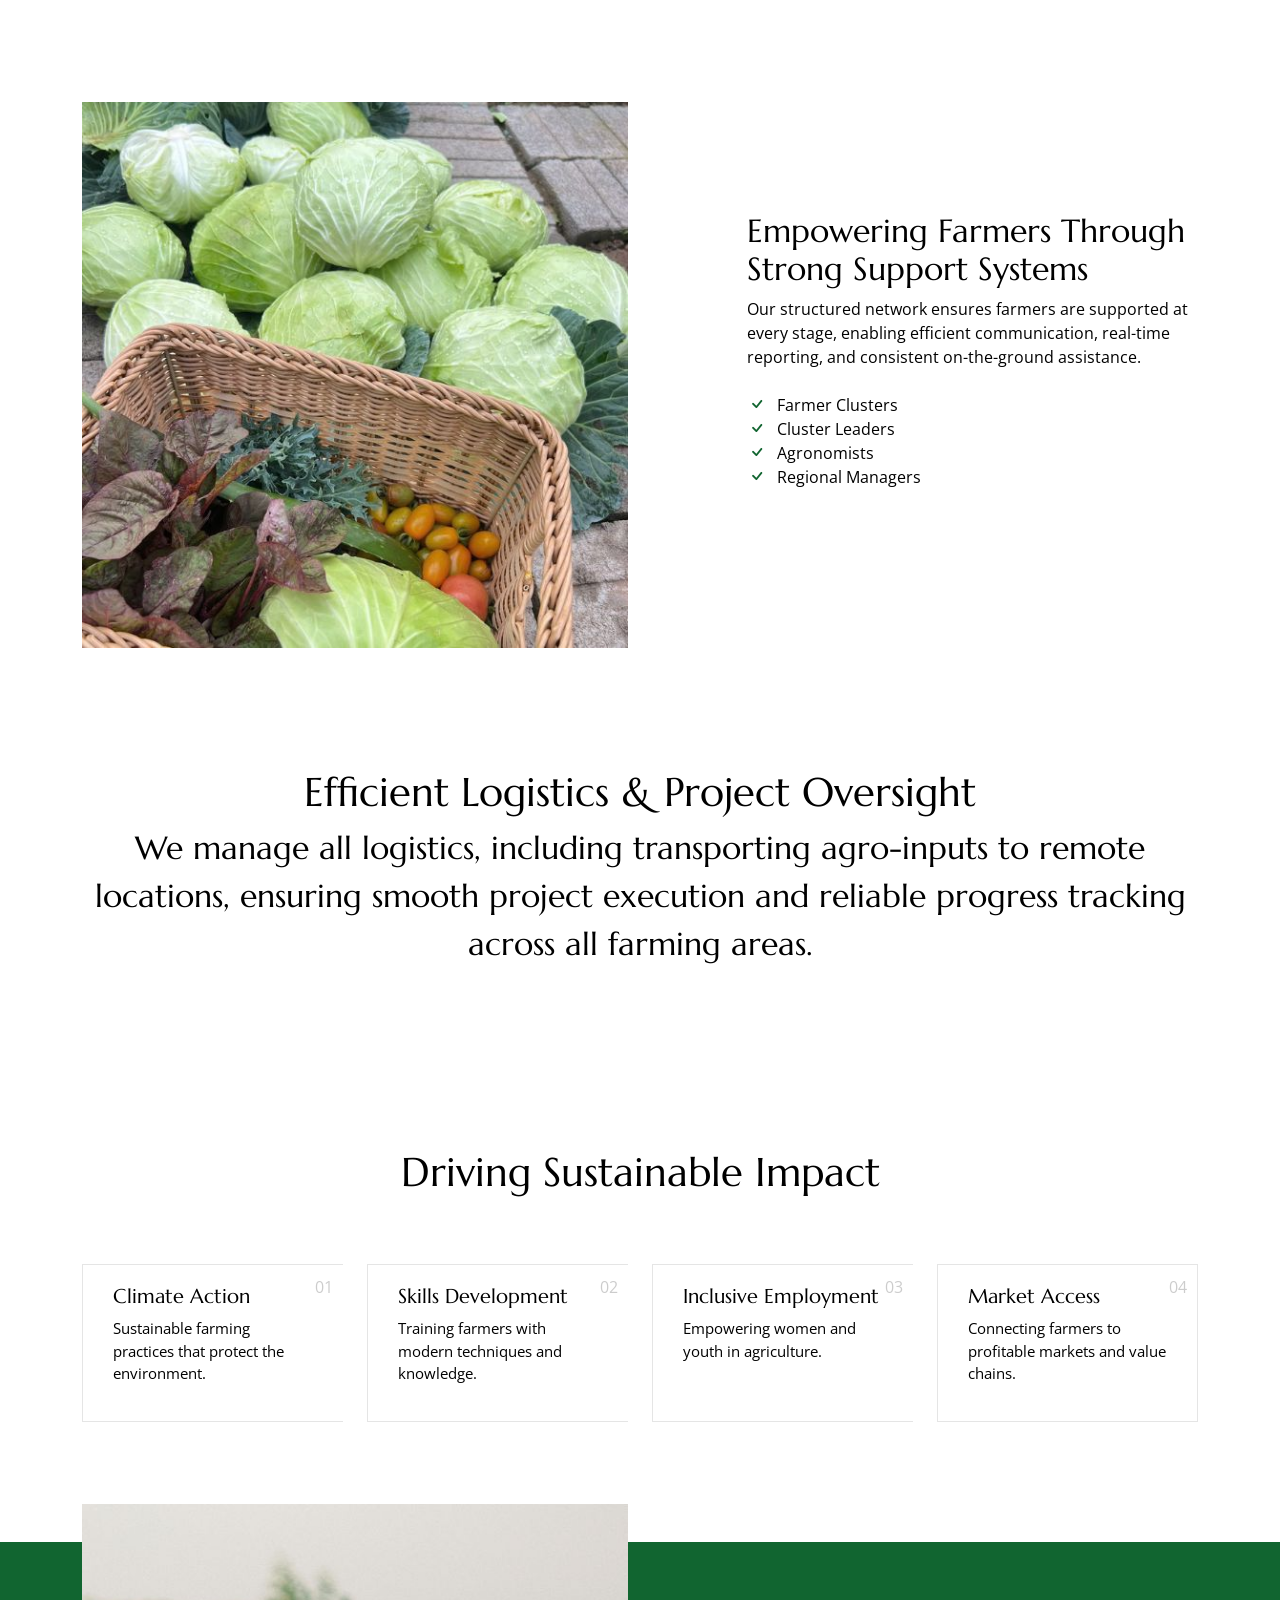
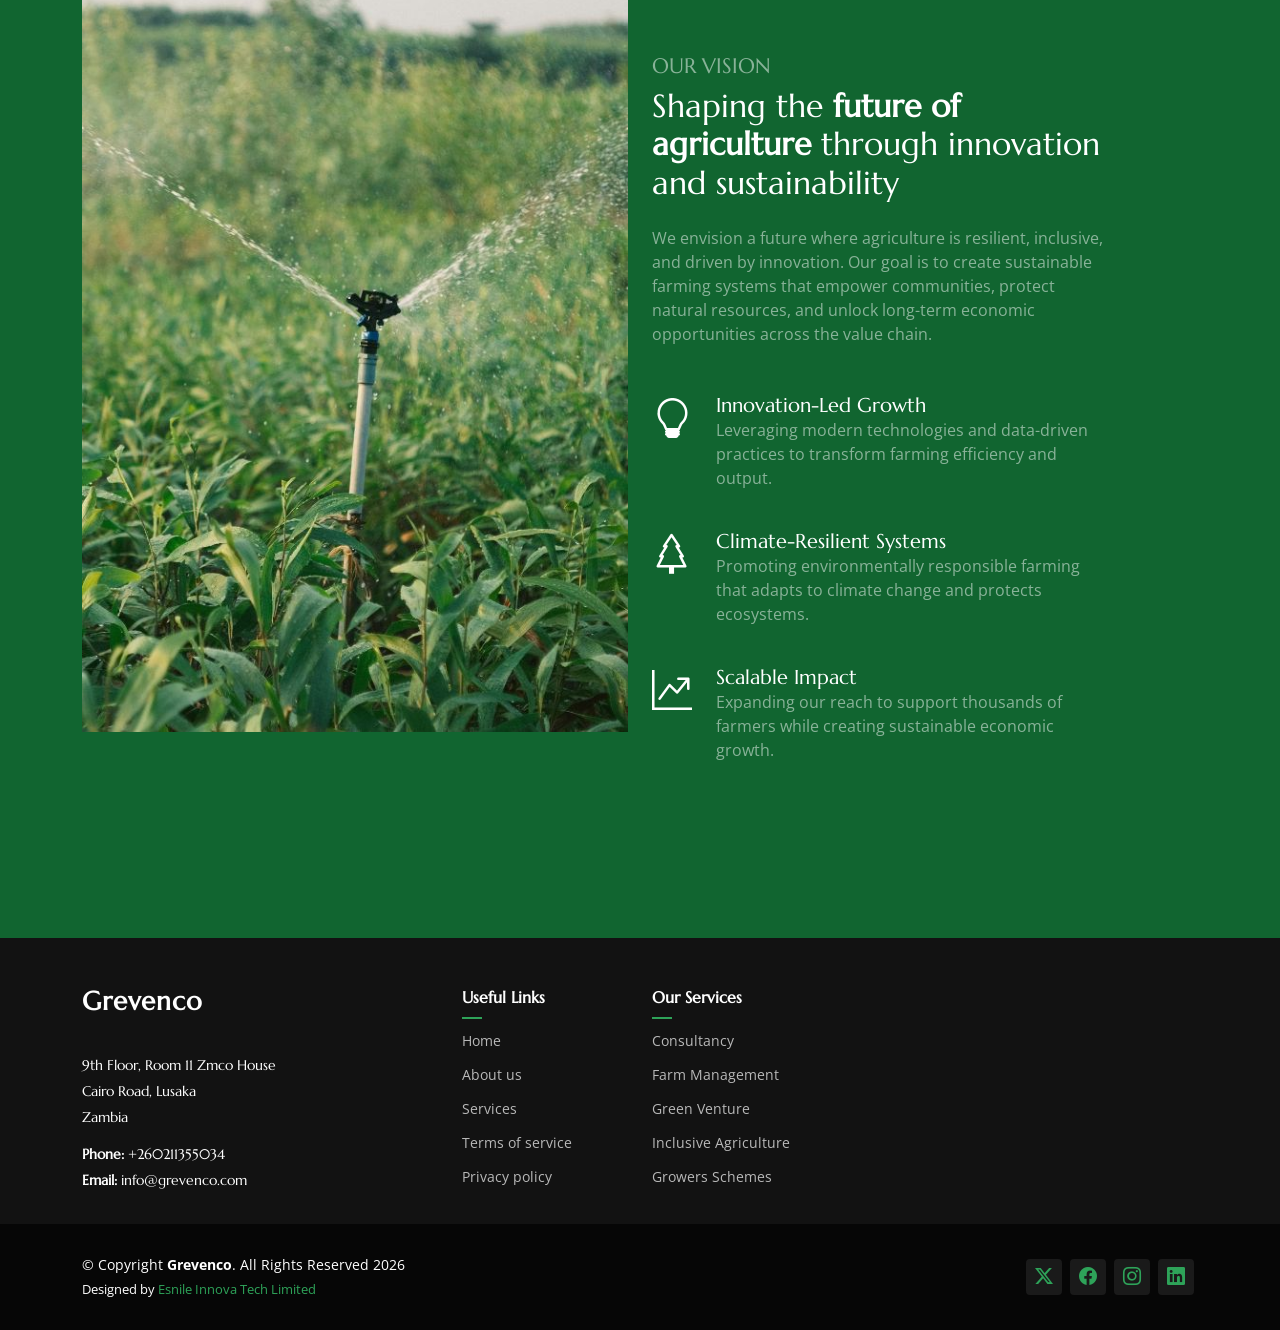
==== commit a7d458a6: "Hero Section Edit" ====
--- a/about.html
+++ b/about.html
@@ -197,7 +197,7 @@
       <div class="container">
         <div class="row gy-4 justify-content-between align-items-center">
           <div class="col-lg-6 position-relative" data-aos="zoom-out">
-            <img src="assets/img/img_sq_2.jpg" alt="Image" class="img-fluid">
+            <img src="assets/img/img_sq_3.jpg" alt="Image" class="img-fluid">
             </a>
           </div>
           <div class="col-lg-5 order-lg-1" data-aos="fade-up" data-aos-delay="100">
--- a/assets/css/main.css
+++ b/assets/css/main.css
@@ -1175,6 +1175,60 @@
   font-size: 1.3rem;
 }
 
+.about-cta .content {
+  background: var(--accent-color);
+  color: var(--contrast-color);
+  padding: 7rem 0;
+}
+
+.about-cta p {
+  color: var(--contrast-color);
+}
+
+.about-cta .content-title {
+  color: var(--contrast-color);
+  font-weight: 300;
+  text-align: center;
+}
+
+.about-cta .content-title strong {
+  font-weight: 700;
+}
+
+.about-cta .content-subtitle {
+  font-weight: 300;
+  color: var(--contrast-color);
+  text-transform: uppercase;
+  font-size: 1.3rem;
+  text-align: center;
+}
+
+/* Center paragraph nicely */
+.about-cta .content p {
+  text-align: center;
+  max-width: 600px;
+  margin: 0 auto;
+}
+
+.btn-cta-gold {
+   letter-spacing: 1px;
+    display: inline-block;
+    margin-top: 10px;
+    color: rgb(255, 255, 255);
+    padding: 8px 28px;
+    border-radius: 25px;
+    transition: 0.5s;
+    border-width: 2px;
+    border-style: solid;
+    border-color: rgb(255, 255, 255);
+    border-image: initial;
+}
+
+.btn-cta-gold:hover {
+  background-color: #c19b2e;
+  color: #ffffff;
+}
+
 /*--------------------------------------------------------------
 # Services 2 Section
 --------------------------------------------------------------*/
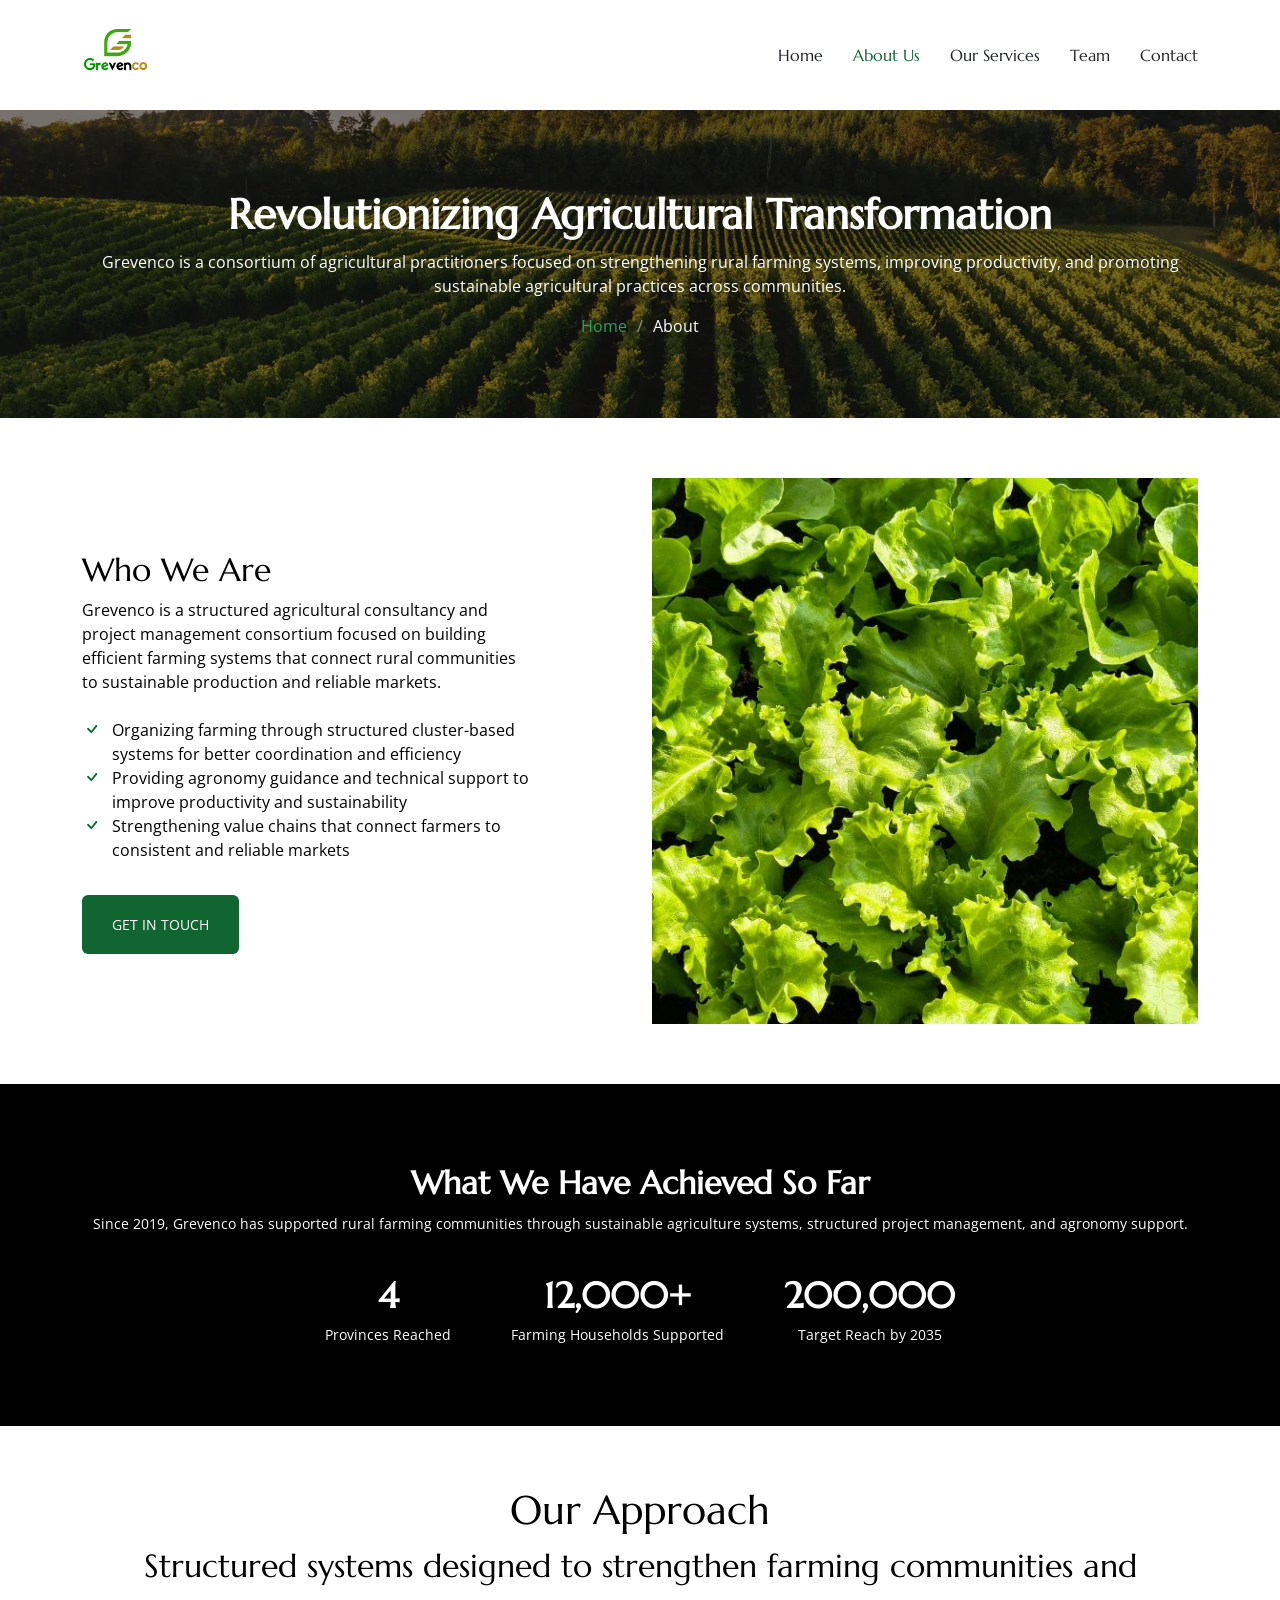
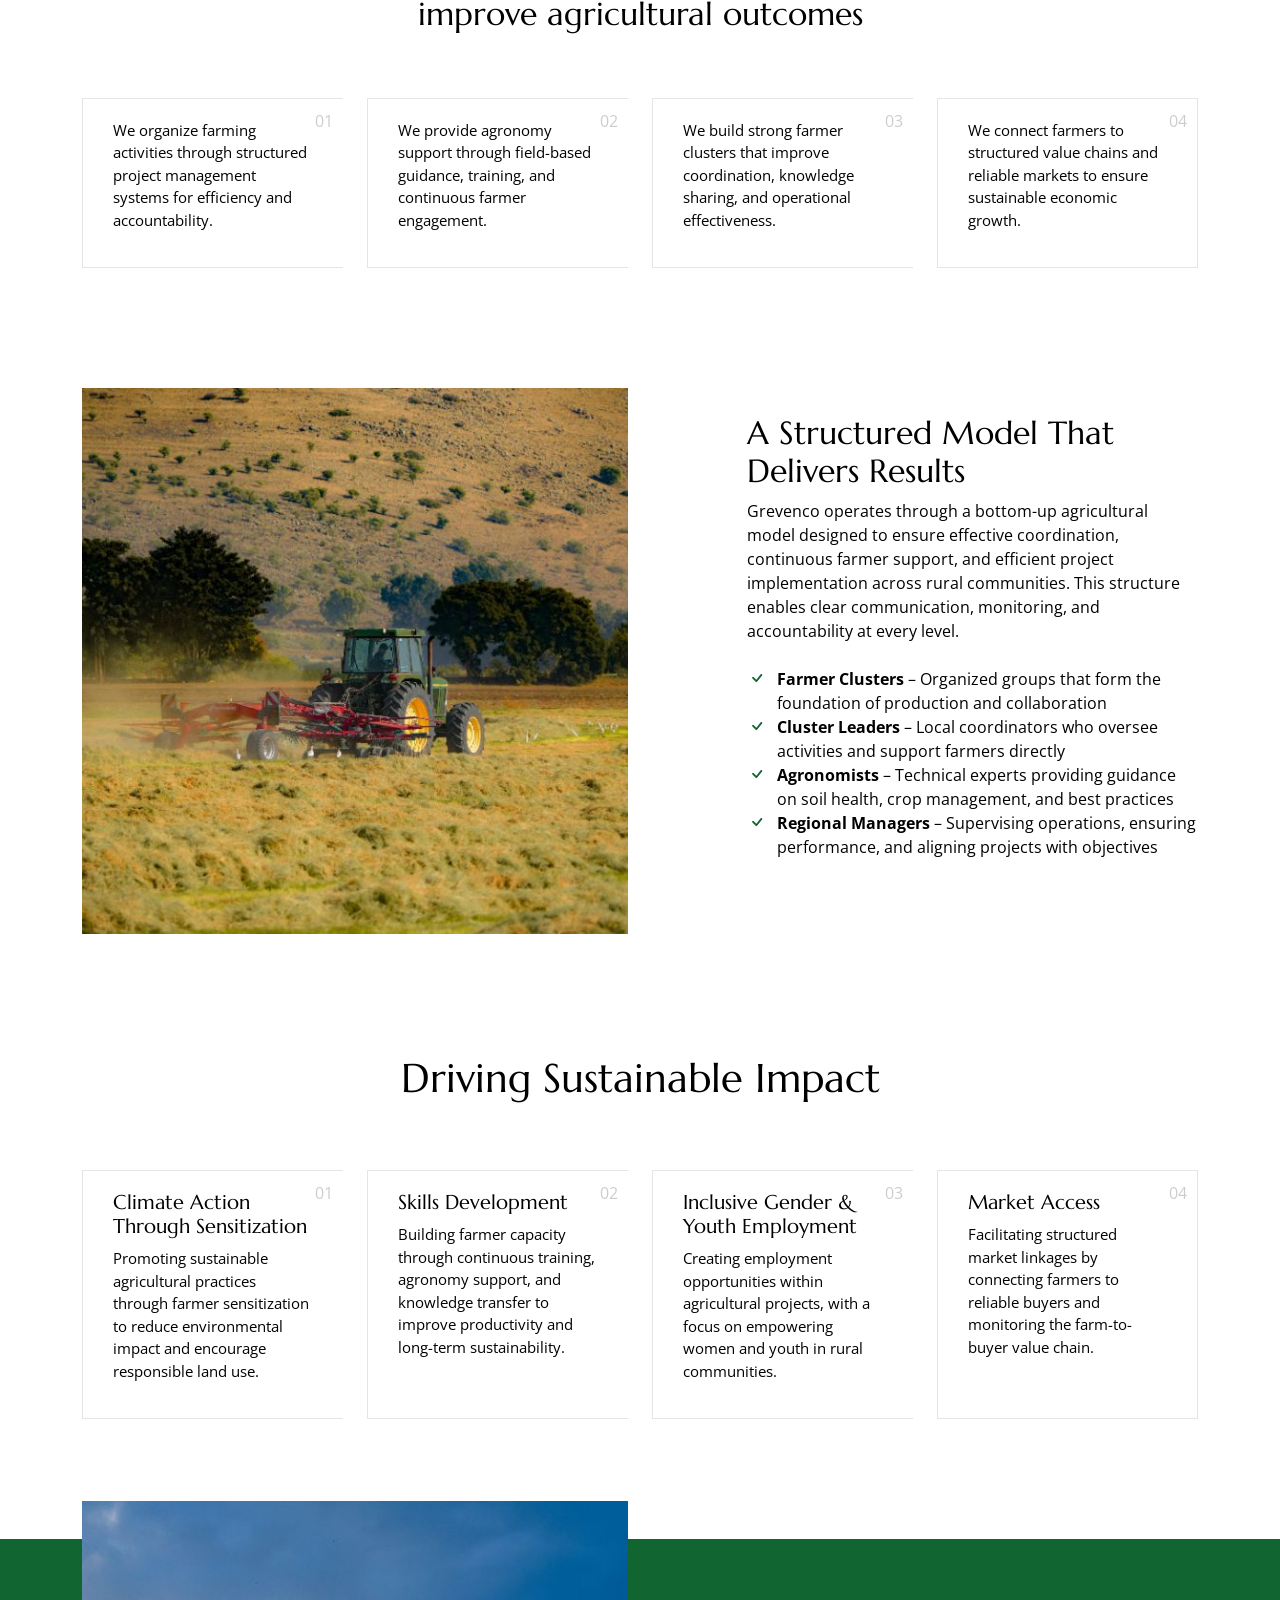
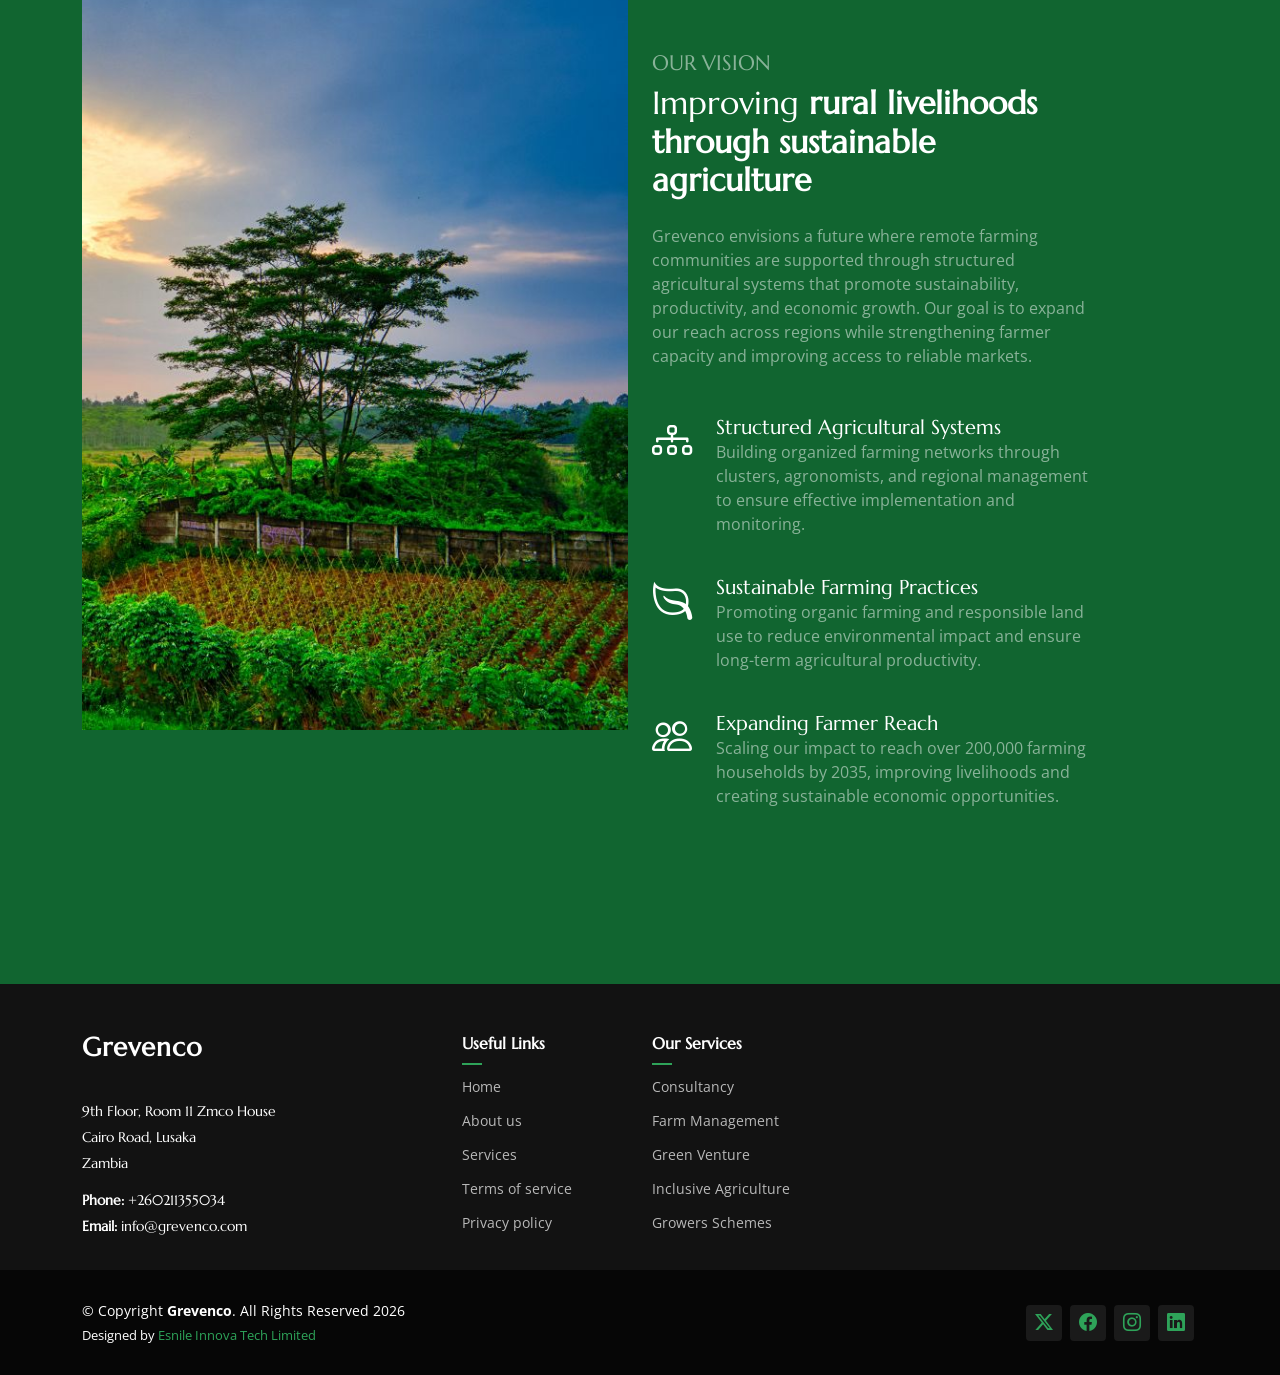
==== commit 58b29a28: "Updated About Page" ====
--- a/about.html
+++ b/about.html
@@ -57,184 +57,203 @@
 
   <main class="main">
 
-    <!-- Page Title -->
-    <div class="page-title dark-background" data-aos="fade" style="background-image: url(assets/img/page-title-bg.webp);">
-      <div class="container position-relative">
-        <h1>Revolutionizing Agricultural Transformation</h1>
-        <p>Founded in 2019, Grevenco is a consortium of passionate agricultural experts dedicated to transforming the rural crop farming sector.
-          We combine innovation, field expertise, and sustainable practices to improve productivity, strengthen livelihoods, and build resilient farming communities.</p>
-        <nav class="breadcrumbs">
-          <ol>
-            <li><a href="index.html">Home</a></li>
-            <li class="current">About</li>
-          </ol>
-        </nav>
-      </div>
-    </div><!-- End Page Title -->
-
-    <!-- About 3 Section -->
-    <section id="about-3" class="about-3 section">
-
-      <div class="container">
-        <div class="row gy-4 justify-content-between align-items-center">
-          <div class="col-lg-6 order-lg-2 position-relative" data-aos="zoom-out">
-            <img src="assets/img/img_sq_1.jpg" alt="Image" class="img-fluid">
-            </a>
-          </div>
-          <div class="col-lg-5 order-lg-1" data-aos="fade-up" data-aos-delay="100">
-            <h2>Who We Are</h2>
-            <p class="mb-4">
-              Founded in 2019, Grevenco is a consortium of passionate agricultural experts dedicated to transforming the rural crop farming sector.
-          We combine innovation, field expertise, and sustainable practices to improve productivity, strengthen livelihoods, and build resilient farming communities.
-            </p>
-            <ul class="list-unstyled list-check">
-              <li>Delivering innovative and sustainable agricultural solutions</li>
-              <li>Empowering farmers through knowledge, support, and market access</li>
-              <li>Driving productivity and long-term growth in rural communities</li>
-            </ul>
-
-            <p><a href="#" class="btn-cta">Get in touch</a></p>
-          </div>
-        </div>
-      </div>
-    </section><!-- /About 3 Section -->
-
+   <!-- Page Title -->
+<div class="page-title dark-background" data-aos="fade" style="background-image: url(assets/img/page-title-bg.webp);">
+  <div class="container position-relative">
+
+    <h1>Revolutionizing Agricultural Transformation</h1>
+
+    <p>
+      Grevenco is a consortium of agricultural practitioners focused on strengthening rural farming systems,
+      improving productivity, and promoting sustainable agricultural practices across communities.
+    </p>
+
+    <nav class="breadcrumbs">
+      <ol>
+        <li><a href="index.html">Home</a></li>
+        <li class="current">About</li>
+      </ol>
+    </nav>
+
+  </div>
+</div>
+<!-- End Page Title -->
+
+<!-- About 3 Section -->
+<section id="about-3" class="about-3 section">
+
+  <div class="container">
+    <div class="row gy-4 justify-content-between align-items-center">
+
+      <div class="col-lg-6 order-lg-2 position-relative" data-aos="zoom-out">
+        <img src="assets/img/img_sq_9.jpg" alt="Agricultural field operations" class="img-fluid">
+      </div>
+
+      <div class="col-lg-5 order-lg-1" data-aos="fade-up" data-aos-delay="100">
+
+        <h2>Who We Are</h2>
+
+        <p class="mb-4">
+          Grevenco is a structured agricultural consultancy and project management consortium
+          focused on building efficient farming systems that connect rural communities to sustainable production
+          and reliable markets.
+        </p>
+
+        <ul class="list-unstyled list-check">
+          <li>Organizing farming through structured cluster-based systems for better coordination and efficiency</li>
+          <li>Providing agronomy guidance and technical support to improve productivity and sustainability</li>
+          <li>Strengthening value chains that connect farmers to consistent and reliable markets</li>
+        </ul>
+
+        <p>
+          <a href="contact.html" class="btn-cta">Get in touch</a>
+        </p>
+
+      </div>
+
+    </div>
+  </div>
+
+</section>
+<!-- /About 3 Section -->
+
+<section class="stats-section">
+  <div class="overlay">
+    
+    <h2>What We Have Achieved So Far</h2>
+    <p>
+      Since 2019, Grevenco has supported rural farming communities through sustainable agriculture systems, structured project management, and agronomy support.
+    </p>
+
+    <div class="stats-container">
+
+      <div class="stat">
+        <h3>4</h3>
+        <span>Provinces Reached</span>
+      </div>
+
+      <div class="stat">
+        <h3>12,000+</h3>
+        <span>Farming Households Supported</span>
+      </div>
+
+      <div class="stat">
+        <h3>200,000</h3>
+        <span>Target Reach by 2035</span>
+      </div>
+
+    </div>
+
+  </div>
+</section>
 <!-- Our Approach -->
- <section id="services" class="services section">
+<section id="services" class="services section">
 
   <!-- Section Title -->
   <div class="container section-title" data-aos="fade-up">
     <h1>Our Approach</h1>
-    <p>Transforming agriculture through practical, hands-on solutions</p>
+    <p>Structured systems designed to strengthen farming communities and improve agricultural outcomes</p>
   </div>
 
   <div class="content">
     <div class="container">
       <div class="row g-4">
 
-        <!-- Service Item -->
+        <!-- Item 01 -->
         <div class="col-lg-3 col-md-6 d-flex">
           <div class="service-item w-100 h-100">
             <span class="number">01</span>
             <div class="service-item-content">
-              <p>Regular field visits, weather monitoring, and soil testing</p>
-            </div>
-          </div>
-        </div>
-
+              <p>
+                We organize farming activities through structured project management systems for efficiency and accountability.
+              </p>
+            </div>
+          </div>
+        </div>
+
+        <!-- Item 02 -->
         <div class="col-lg-3 col-md-6 d-flex">
           <div class="service-item w-100 h-100">
             <span class="number">02</span>
             <div class="service-item-content">
-              <p>Direct engagement with farmers to solve real challenges</p>
-            </div>
-          </div>
-        </div>
-
+              <p>
+                We provide agronomy support through field-based guidance, training, and continuous farmer engagement.
+              </p>
+            </div>
+          </div>
+        </div>
+
+        <!-- Item 03 -->
         <div class="col-lg-3 col-md-6 d-flex">
           <div class="service-item w-100 h-100">
             <span class="number">03</span>
             <div class="service-item-content">
-              <p>Tailor-made solutions for each farming community</p>
-            </div>
-          </div>
-        </div>
-
+              <p>
+                We build strong farmer clusters that improve coordination, knowledge sharing, and operational effectiveness.
+              </p>
+            </div>
+          </div>
+        </div>
+
+        <!-- Item 04 -->
         <div class="col-lg-3 col-md-6 d-flex">
           <div class="service-item w-100 h-100">
             <span class="number">04</span>
             <div class="service-item-content">
-              <p>Proven models for scattered farming blocks</p>
-            </div>
-          </div>
-        </div>
-
-        <div class="col-lg-3 col-md-6 d-flex">
-          <div class="service-item w-100 h-100">
-            <span class="number">05</span>
-            <div class="service-item-content">
-              <p>Continuous farmer support and guidance</p>
-            </div>
-          </div>
-        </div>
-
-        <div class="col-lg-3 col-md-6 d-flex">
-          <div class="service-item w-100 h-100">
-            <span class="number">06</span>
-            <div class="service-item-content">
-              <p>Focus on productivity and sustainability.</p>
-            </div>
-          </div>
-        </div>
-
-        <div class="col-lg-3 col-md-6 d-flex">
-          <div class="service-item w-100 h-100">
-            <span class="number">07</span>
-            <div class="service-item-content">
-              <p>Data-driven decision making for improved farm performance</p>
-            </div>
-          </div>
-        </div>
-
-        <div class="col-lg-3 col-md-6 d-flex">
-          <div class="service-item w-100 h-100">
-            <span class="number">08</span>
-            <div class="service-item-content">
-              <p>Adoption of modern and climate-smart farming techniques</p>
-            </div>
-          </div>
-        </div>
-
-      </div>
-    </div>
-  </div>
+              <p>
+                We connect farmers to structured value chains and reliable markets to ensure sustainable economic growth.
+              </p>
+            </div>
+          </div>
+        </div>
+
+      </div>
+    </div>
+  </div>
+
 </section>
 
-<!-- Support Network -->
-     <!-- About 3 Section -->
-    <section id="about-3" class="about-3 section">
-
-      <div class="container">
-        <div class="row gy-4 justify-content-between align-items-center">
-          <div class="col-lg-6 position-relative" data-aos="zoom-out">
-            <img src="assets/img/img_sq_3.jpg" alt="Image" class="img-fluid">
-            </a>
-          </div>
-          <div class="col-lg-5 order-lg-1" data-aos="fade-up" data-aos-delay="100">
-            <h2>Empowering Farmers Through Strong Support Systems</h2>
-            <p class="mb-4">
-          Our structured network ensures farmers are supported at every stage, enabling efficient communication, real-time reporting, and consistent on-the-ground assistance.
-            </p>
-            <ul class="list-unstyled list-check">
-              <li>Farmer Clusters</li>
-              <li>Cluster Leaders</li>
-              <li>Agronomists</li>
-              <li>Regional Managers</li>
-            </ul>
-
-          </div>
-        </div>
-      </div>
-    </section><!-- /About 3 Section -->
+<!-- Support Network / Model Section -->
+<section id="about-3" class="about-3 section">
+
+  <div class="container">
+    <div class="row gy-4 justify-content-between align-items-center">
+
+      <div class="col-lg-6 position-relative" data-aos="zoom-out">
+        <img src="assets/img/img_sq_3.jpg" alt="Farming support system" class="img-fluid">
+      </div>
+
+      <div class="col-lg-5 order-lg-1" data-aos="fade-up" data-aos-delay="100">
+
+        <h2>A Structured Model That Delivers Results</h2>
+
+        <p class="mb-4">
+          Grevenco operates through a bottom-up agricultural model designed to ensure effective coordination,
+          continuous farmer support, and efficient project implementation across rural communities.
+          This structure enables clear communication, monitoring, and accountability at every level.
+        </p>
+
+        <ul class="list-unstyled list-check">
+          <li><strong>Farmer Clusters</strong> – Organized groups that form the foundation of production and collaboration</li>
+          <li><strong>Cluster Leaders</strong> – Local coordinators who oversee activities and support farmers directly</li>
+          <li><strong>Agronomists</strong> – Technical experts providing guidance on soil health, crop management, and best practices</li>
+          <li><strong>Regional Managers</strong> – Supervising operations, ensuring performance, and aligning projects with objectives</li>
+        </ul>
+
+      </div>
+
+    </div>
+  </div>
+
+</section>
+<!-- /About 3 Section -->
 
 <!-- Logistics -->
-    <section id="services" class="services section">
-
-  <!-- Section Title -->
-  <div class="container section-title" data-aos="fade-up">
-    <h1>Efficient Logistics & Project Oversight</h1>
-    <p>We manage all logistics, including transporting agro-inputs to remote locations, ensuring smooth project execution and reliable progress tracking across all farming areas.</p>
-  </div>
-
-      </div>
-    </div>
-  </div>
-</section>
+   
 
 
   <section id="services" class="services section">
 
-    <!-- Objectives -->
   <!-- Section Title -->
   <div class="container section-title" data-aos="fade-up">
     <h1>Driving Sustainable Impact</h1>
@@ -244,43 +263,46 @@
     <div class="container">
       <div class="row g-4">
 
-        <!-- Service Item -->
+        <!-- Item 1 -->
         <div class="col-lg-3 col-md-6 d-flex">
           <div class="service-item w-100 h-100">
             <span class="number">01</span>
             <div class="service-item-content">
-              <h3 class="service-heading">Climate Action</h3>
-              <p>Sustainable farming practices that protect the environment.</p>
-            </div>
-          </div>
-        </div>
-
+              <h3 class="service-heading">Climate Action Through Sensitization</h3>
+              <p>Promoting sustainable agricultural practices through farmer sensitization to reduce environmental impact and encourage responsible land use.</p>
+            </div>
+          </div>
+        </div>
+
+        <!-- Item 2 -->
         <div class="col-lg-3 col-md-6 d-flex">
           <div class="service-item w-100 h-100">
             <span class="number">02</span>
             <div class="service-item-content">
               <h3 class="service-heading">Skills Development</h3>
-              <p>Training farmers with modern techniques and knowledge.</p>
-            </div>
-          </div>
-        </div>
-
+              <p>Building farmer capacity through continuous training, agronomy support, and knowledge transfer to improve productivity and long-term sustainability.</p>
+            </div>
+          </div>
+        </div>
+
+        <!-- Item 3 -->
         <div class="col-lg-3 col-md-6 d-flex">
           <div class="service-item w-100 h-100">
             <span class="number">03</span>
             <div class="service-item-content">
-              <h3 class="service-heading">Inclusive Employment</h3>
-              <p>Empowering women and youth in agriculture.</p>
-            </div>
-          </div>
-        </div>
-
+              <h3 class="service-heading">Inclusive Gender & Youth Employment</h3>
+              <p>Creating employment opportunities within agricultural projects, with a focus on empowering women and youth in rural communities.</p>
+            </div>
+          </div>
+        </div>
+
+        <!-- Item 4 -->
         <div class="col-lg-3 col-md-6 d-flex">
           <div class="service-item w-100 h-100">
             <span class="number">04</span>
             <div class="service-item-content">
               <h3 class="service-heading">Market Access</h3>
-              <p>Connecting farmers to profitable markets and value chains.</p>
+              <p>Facilitating structured market linkages by connecting farmers to reliable buyers and monitoring the farm-to-buyer value chain.</p>
             </div>
           </div>
         </div>
@@ -289,7 +311,6 @@
     </div>
   </div>
 </section>
-
 
 
 <!-- Vision Section -->
@@ -299,50 +320,48 @@
     <div class="container">
       <div class="row">
         <div class="col-lg-6 mb-4 mb-lg-0">
-          <img src="assets/img/img_long_6.jpg" alt="Future Agriculture" class="img-fluid img-overlap" data-aos="zoom-out">
+          <img src="assets/img/img_long_8.jpg" alt="Sustainable Farming Future" class="img-fluid img-overlap" data-aos="zoom-out">
         </div>
 
         <div class="col-lg-5 ml-auto" data-aos="fade-up" data-aos-delay="100">
           <h3 class="content-subtitle text-white opacity-50">Our Vision</h3>
 
           <h2 class="content-title mb-4">
-            Shaping the <strong>future of agriculture</strong> through innovation and sustainability
+            Improving <strong>rural livelihoods through sustainable agriculture</strong>
           </h2>
 
           <p class="opacity-50">
-            We envision a future where agriculture is resilient, inclusive, and driven by innovation.
-            Our goal is to create sustainable farming systems that empower communities, protect natural resources,
-            and unlock long-term economic opportunities across the value chain.
+            Grevenco envisions a future where remote farming communities are supported through structured agricultural systems that promote sustainability, productivity, and economic growth. Our goal is to expand our reach across regions while strengthening farmer capacity and improving access to reliable markets.
           </p>
 
           <div class="row my-5">
 
             <div class="col-lg-12 d-flex align-items-start mb-4">
-              <i class="bi bi-lightbulb me-4 display-6"></i>
+              <i class="bi bi-diagram-3 me-4 display-6"></i>
               <div>
-                <h4 class="m-0 h5 text-white">Innovation-Led Growth</h4>
+                <h4 class="m-0 h5 text-white">Structured Agricultural Systems</h4>
                 <p class="text-white opacity-50">
-                  Leveraging modern technologies and data-driven practices to transform farming efficiency and output.
+                  Building organized farming networks through clusters, agronomists, and regional management to ensure effective implementation and monitoring.
                 </p>
               </div>
             </div>
 
             <div class="col-lg-12 d-flex align-items-start mb-4">
-              <i class="bi bi-tree me-4 display-6"></i>
+              <i class="bi bi-leaf me-4 display-6"></i>
               <div>
-                <h4 class="m-0 h5 text-white">Climate-Resilient Systems</h4>
+                <h4 class="m-0 h5 text-white">Sustainable Farming Practices</h4>
                 <p class="text-white opacity-50">
-                  Promoting environmentally responsible farming that adapts to climate change and protects ecosystems.
+                  Promoting organic farming and responsible land use to reduce environmental impact and ensure long-term agricultural productivity.
                 </p>
               </div>
             </div>
 
             <div class="col-lg-12 d-flex align-items-start">
-              <i class="bi bi-graph-up-arrow me-4 display-6"></i>
+              <i class="bi bi-people me-4 display-6"></i>
               <div>
-                <h4 class="m-0 h5 text-white">Scalable Impact</h4>
+                <h4 class="m-0 h5 text-white">Expanding Farmer Reach</h4>
                 <p class="text-white opacity-50">
-                  Expanding our reach to support thousands of farmers while creating sustainable economic growth.
+                  Scaling our impact to reach over 200,000 farming households by 2035, improving livelihoods and creating sustainable economic opportunities.
                 </p>
               </div>
             </div>
--- a/assets/css/main.css
+++ b/assets/css/main.css
@@ -1374,26 +1374,72 @@
   background-color: var(--accent-color) !important;
 }
 
-/*--------------------------------------------------------------
-# Testimonials Section
---------------------------------------------------------------*/
-.testimonials .testimonial img {
-  width: 100px;
-  height: 100px;
-  border-radius: 50%;
-  margin-bottom: 20px;
-}
-
-.testimonials .testimonial blockquote p {
-  font-size: 20px;
-  color: var(--default-color);
-  font-weight: 500;
-}
-
-.testimonials .testimonial .client-name {
-  text-transform: uppercase;
-  font-size: 1.2rem;
-  color: var(--accent-color);
+/* ===== STATS SECTION ===== */
+.stats-section {
+  background: #000000;
+  padding: 80px 20px;
+  position: relative;
+  color: white;
+}
+
+/* 🔥 CHANGE THIS PART */
+.stats-section::before {
+  content: "";
+  position: absolute;
+  inset: 0;
+  background: rgba(0, 0, 0, 0.9); /* pure black overlay */
+}
+
+
+.overlay {
+  position: relative;
+  z-index: 2;
+  text-align: center;
+}
+
+.overlay h2 {
+  font-size: 32px;
+  font-weight: 700;
+  margin-bottom: 10px;
+}
+
+.overlay p {
+  font-size: 14px;
+  color: #ccc;
+  margin-bottom: 40px;
+}
+
+.stats-container {
+  display: flex;
+  justify-content: center;
+  gap: 60px;
+  flex-wrap: wrap;
+}
+
+.stat h3 {
+  font-size: 36px;
+  font-weight: bold;
+  margin-bottom: 5px;
+}
+
+.stat span {
+  font-size: 14px;
+  color: #ddd;
+}
+
+/* Ensure content sits above overlay */
+.overlay {
+  position: relative;
+  z-index: 2;
+  text-align: center;
+}
+
+/* Force all text white */
+.overlay h2,
+.overlay p,
+.stat h3,
+.stat span {
+  color: #ffffff;
 }
 
 /*--------------------------------------------------------------
